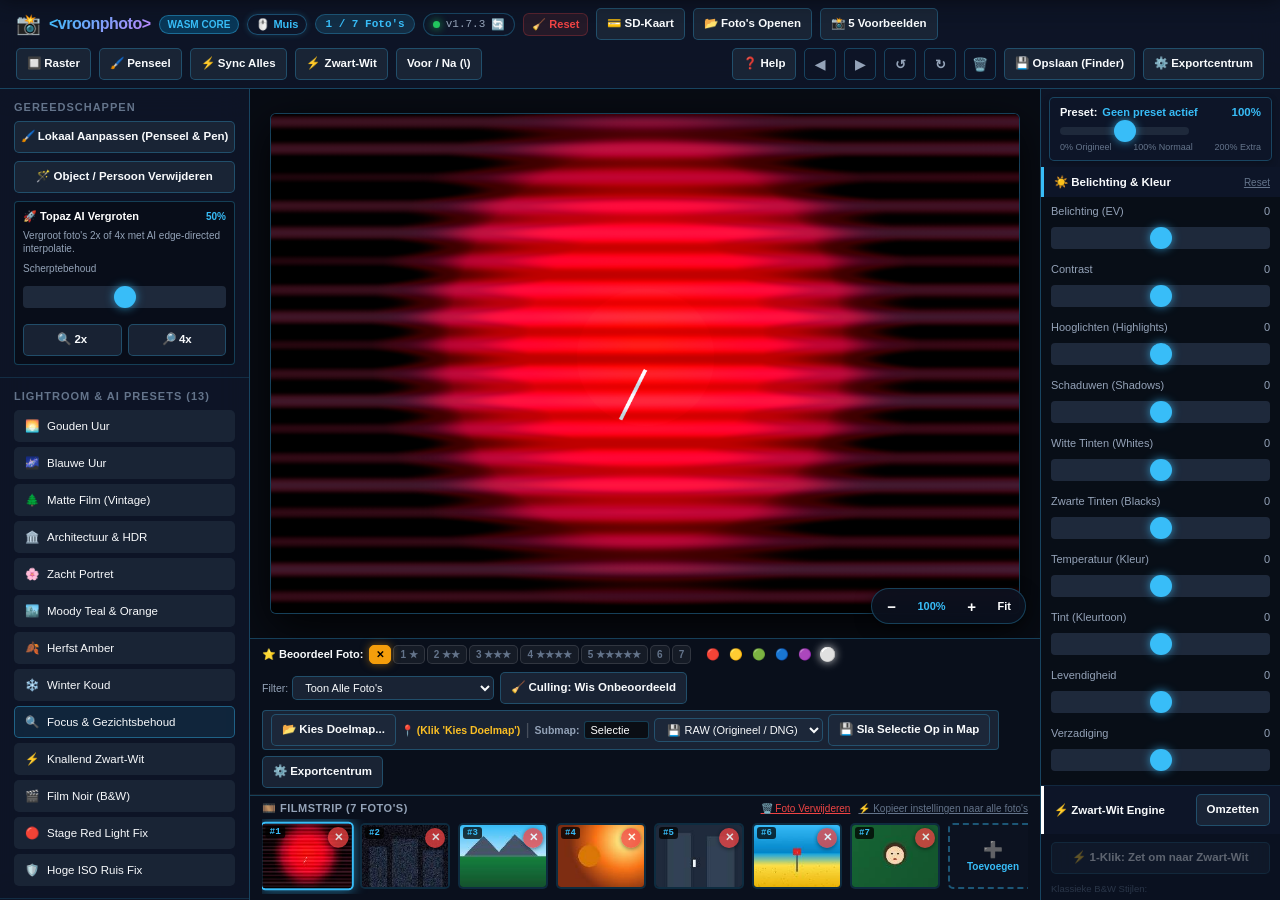
==== index.html @ 4b4f4935 "feat: customizable export method in Exportcentrum with direct folder selection and loose files (v1.7" ====
<!DOCTYPE html>
<html lang="nl">

<head>
  <meta charset="utf-8">
  <meta name="viewport"
    content="width=device-width, initial-scale=1.0, maximum-scale=1.0, user-scalable=no, viewport-fit=cover">
  <meta name="apple-mobile-web-app-capable" content="yes">
  <meta name="apple-mobile-web-app-status-bar-style" content="black-translucent">
  <meta name="description"
    content="vroonphoto – Professionele WebAssembly RAW & JPG Fotobewerker met 12 Lightroom Presets, Gezichtsbehoud Deblur, Firefly Objectverwijdering, 25-Foto Beheer, Rood Licht Herstel en Topaz Super-Resolution">
  <title>vroonphoto — WASM Fotobewerker (JPG & RAW | 12 Presets | Deblur & Inpaint)</title>
  <link rel="icon" href="favicon.svg" type="image/svg+xml">
  <link rel="apple-touch-icon" href="favicon.svg">
  <link rel="manifest" href="manifest.json">
  <link rel="stylesheet" href="style.css">
</head>

<body>

  <!-- Update Banner (Automatische Versie Detectie) -->
  <div id="update-banner">
    <div class="upd-left">
      <span>🚀</span>
      <span><strong id="upd-ver">v1.7.3</strong> beschikbaar &bull; <span id="upd-note">Kies zelf uw doelmap in Exportcentrum (Directe Finder mapkeuze / Losse bestanden / Géén verplichte ZIP)</span></span>
    </div>
    <div class="upd-right">
      <button class="btn-upd" id="btn-apply-upd">Nu bijwerken</button>
      <button class="btn-dismiss" id="btn-dismiss-upd">&times;</button>
    </div>
  </div>

  <!-- Header Navigatie (Uniforme Knoppenbalk) -->
  <header class="app-header">
    <div class="header-left">
      <div class="app-brand">
        <span style="font-size: 20px;">📸</span>
        <span class="app-title">&lt;vroonphoto&gt;</span>
        <span class="badge-wasm">WASM Core</span>
        <span id="input-mode-badge" class="badge-input"
          title="Invoermethode: Muis, Hand (Touch) of Pen (Apple Pencil / Stylus)">🖱️ Muis</span>
        <span id="photo-counter-badge" class="badge-count">1 / 1 Foto's</span>
        <span id="ver-pill" class="ver-pill" onclick="checkVersion(false)"
          title="Klik om te controleren op updates / geforceerd te herladen">
          <span id="ver-dot" class="dot green"></span>
          <span id="ver-txt">v1.7.3</span> 🔄
        </span>
        <a href="reset.html" class="btn-reset-header" title="Geheugen leegmaken &amp; verse app starten">🧹 Reset</a>
      </div>

      <button id="btn-import-sd" class="btn-secondary" title="Lees foto's rechtstreeks in vanaf een SD-kaart, camera of externe schijf">
        <span>💳 SD-Kaart</span>
      </button>

      <label class="btn-secondary" title="Voeg foto's toe (JPG, RAW, DNG, PNG, etc. - Onbeperkt)">
        <span>📂 Foto's Openen</span>
        <input type="file" id="file-upload-input" multiple
          accept="image/jpeg,image/png,image/webp,image/*,.jpg,.jpeg,.png,.webp,.raw,.dng,.cr2,.cr3,.nef,.arw,.rw2,.raf,.orf,.pef,.tiff,.tif"
          style="display: none;">
      </label>

      <button id="btn-load-sample-batch" class="btn-secondary"
        title="Laad 5 voorbeeldfoto's om direct alle functies te testen (Concert rood licht &amp; banding, Hoge ISO ruis, Zwart-wit landschap, Portret, Strand)">
        <span>📸 5 Voorbeelden</span>
      </button>
    </div>

    <div class="header-center">
      <button id="btn-toggle-grid" class="btn-secondary"
        title="Wissel tussen Rasteroverzicht en Enkele Foto Bewerkscherm">
        <span>🔲 Raster</span>
      </button>
      <button id="btn-hdr-local-brush" class="btn-secondary"
        title="Activeer penseel om met pen, hand/touch of muis elk specifiek onderdeel van de foto afzonderlijk aan te passen">
        <span>🖌️ Penseel</span>
      </button>
      <button id="btn-sync-all" class="btn-secondary"
        title="Kopieer de huidige bewerkingsinstellingen naar alle geladen foto's">
        <span>⚡ Sync Alles</span>
      </button>
      <button id="btn-hdr-bw-toggle" class="btn-secondary"
        title="Zet huidige foto met 1 klik om naar Zwart-Wit (of terug naar kleur)">
        <span id="btn-hdr-bw-icon">⚡</span> <span id="btn-hdr-bw-txt">Zwart-Wit</span>
      </button>
      <button id="btn-compare-toggle" class="btn-secondary" title="Voor / Na vergelijken (Sneltoets: \)">
        <span>Voor / Na (\)</span>
      </button>
    </div>

    <div class="header-right">
      <button id="btn-open-help" class="btn-secondary"
        title="Bekijk de complete handleiding en alle mogelijkheden van vroonphoto">
        <span>❓ Help</span>
      </button>
      <button id="btn-prev-photo" class="btn-icon" title="Vorige foto (◀)">◀</button>
      <button id="btn-next-photo" class="btn-icon" title="Volgende foto (▶)">▶</button>
      <button id="btn-rotate-left" class="btn-icon" title="90° Links draaien">↺</button>
      <button id="btn-rotate-right" class="btn-icon" title="90° Rechts draaien">↻</button>
      <button id="btn-delete-active-photo" class="btn-icon btn-danger-icon"
        title="Verwijder huidige foto uit sessie (Del / Backspace)">🗑️</button>
      <button id="btn-open-export" class="btn-secondary" title="Sla foto direct op via Finder / Verkenner op uw computer of schijf">
        <span>💾 Opslaan (Finder)</span>
      </button>
      <button id="btn-open-export-modal" class="btn-secondary" style="font-size: 11px; padding: 4px 8px; color: #38bdf8; font-weight: 600;" title="Open het Exportcentrum met alle formaten (RAW, DNG, JPEG, TIFF) en exportopties">
        <span>⚙️ Exportcentrum</span>
      </button>
    </div>
  </header>

  <!-- Hoofd Workspace -->
  <main class="app-workspace">

    <!-- Linker Zijbalk: Alle Functies, Tools, Presets & Curves -->
    <aside class="sidebar-left">
      <div class="sidebar-section">
        <div class="sidebar-title">Gereedschappen</div>
        <div style="display: flex; flex-direction: column; gap: 8px;">

          <!-- LOKAAL AANPASSINGSPENSEEL (PEN, HAND & MUIS ONDERDELEN BEWERKEN) -->
          <button id="tool-local-adjust" class="btn-secondary" style="width: 100%; text-align: left; font-weight: 700;"
            title="Schilder met pen, hand/touch of muis over elk onderdeel van de foto om het afzonderlijk aan te passen (Belichting, Kleur, Contrast, Zwart-Wit, Scherpte)">
            🖌️ Lokaal Aanpassen (Penseel &amp; Pen)
          </button>
          <div id="local-adjust-controls" class="hidden"
            style="display: flex; flex-direction: column; gap: 8px; padding: 10px; background: rgba(9, 14, 24, 0.95); border-radius: 6px; border: 1px solid var(--accent-cyan); box-shadow: 0 4px 14px rgba(6, 182, 212, 0.15);">
            <div style="font-size: 11px; color: var(--accent-cyan); font-weight: 700; display: flex; justify-content: space-between; align-items: center;">
              <span>🖌️ Onderdeel Bewerken</span>
              <span id="local-input-type-badge" style="font-size: 9px; background: rgba(6,182,212,0.25); padding: 2px 6px; border-radius: 3px; color: #38bdf8; font-weight: 600;">Muis / Pen / Touch</span>
            </div>
            <div style="font-size: 10px; color: var(--text-muted); line-height: 1.35;">
              Schilder over een willekeurig deel van de foto (gezicht, lucht, ogen, kleding, schaduw) met <strong>pen, vinger of muis</strong>. Pas hieronder direct alle eigenschappen van dat specifieke deel aan!
            </div>

            <!-- Penseel & Gum Schakelaar + Overlay Knop -->
            <div style="display: flex; gap: 4px;">
              <button id="btn-local-brush-mode" class="btn-secondary active" style="flex: 1; font-size: 10.5px; padding: 4px;" title="Schildermodus: selecteer onderdeel">🖌️ Penseel</button>
              <button id="btn-local-eraser-mode" class="btn-secondary" style="flex: 1; font-size: 10.5px; padding: 4px;" title="Gummodus: wis selectie van onderdeel">🧹 Gum</button>
              <button id="btn-local-toggle-overlay" class="btn-secondary" style="flex: 1; font-size: 10.5px; padding: 4px;" title="Toon/verberg robijnrode maskeroverlay (Sneltoets: O)">🔴 Masker (O)</button>
            </div>

            <!-- Penseelgrootte & Doezelaar -->
            <div class="control-label-group">
              <span style="font-size: 10px;">Penseelgrootte</span>
              <span id="local-brush-size-val" style="font-size: 10px; color: var(--accent-cyan);">35px</span>
            </div>
            <input type="range" id="local-brush-size" min="5" max="180" value="35" class="param-slider">

            <div class="control-label-group">
              <span style="font-size: 10px;">Zachtheid / Doezelaar (Feather)</span>
              <span id="local-brush-feather-val" style="font-size: 10px; color: var(--accent-cyan);">40%</span>
            </div>
            <input type="range" id="local-brush-feather" min="0" max="100" value="40" class="param-slider">

            <div style="height: 1px; background: rgba(255,255,255,0.1); margin: 2px 0;"></div>
            <div style="font-size: 10px; font-weight: 700; color: #e2e8f0; text-transform: uppercase; letter-spacing: 0.5px;">Aanpassingen voor dit onderdeel:</div>

            <!-- Lokale Belichting (Dodge & Burn) -->
            <div class="control-label-group">
              <span style="font-size: 10px;">☀️ Belichting (Dodge &amp; Burn)</span>
              <span id="local-exposure-val" style="font-size: 10px; color: var(--accent-cyan);">0</span>
            </div>
            <input type="range" id="local-exposure" min="-100" max="100" value="0" class="param-slider">

            <!-- Lokaal Contrast -->
            <div class="control-label-group">
              <span style="font-size: 10px;">🌓 Contrast</span>
              <span id="local-contrast-val" style="font-size: 10px; color: var(--accent-cyan);">0</span>
            </div>
            <input type="range" id="local-contrast" min="-100" max="100" value="0" class="param-slider">

            <!-- Lokale Hooglichten & Schaduwen -->
            <div class="control-label-group">
              <span style="font-size: 10px;">🌤️ Hooglichten / Schaduwen</span>
              <span id="local-highlights-val" style="font-size: 10px; color: var(--accent-cyan);">0</span>
            </div>
            <input type="range" id="local-highlights" min="-100" max="100" value="0" class="param-slider">

            <!-- Lokale Kleurtemperatuur (Warm / Koud) -->
            <div class="control-label-group">
              <span style="font-size: 10px;">🌡️ Temperatuur (Koud ◄► Warm)</span>
              <span id="local-temp-val" style="font-size: 10px; color: var(--accent-cyan);">0</span>
            </div>
            <input type="range" id="local-temp" min="-100" max="100" value="0" class="param-slider">

            <!-- Lokale Verzadiging -->
            <div class="control-label-group">
              <span style="font-size: 10px;">🎨 Verzadiging / Kleur</span>
              <span id="local-saturation-val" style="font-size: 10px; color: var(--accent-cyan);">0</span>
            </div>
            <input type="range" id="local-saturation" min="-100" max="100" value="0" class="param-slider">

            <!-- Lokale Clarity / Scherpte / Huidverzachting -->
            <div class="control-label-group">
              <span style="font-size: 10px;">✨ Clarity (Huidverzachting ◄► Textuur)</span>
              <span id="local-clarity-val" style="font-size: 10px; color: var(--accent-cyan);">0</span>
            </div>
            <input type="range" id="local-clarity" min="-100" max="100" value="0" class="param-slider">

            <!-- Selectief Zwart-Wit -->
            <div class="control-label-group">
              <span style="font-size: 10px;">⚡ Selectief Zwart-Wit</span>
            </div>
            <select id="local-bw-select" class="form-select" style="font-size: 10px; padding: 4px 6px; background: var(--bg-panel-sub); color: var(--text-main); border: 1px solid var(--border-glow); border-radius: var(--radius-sm);">
              <option value="none">Standaard Kleur</option>
              <option value="painted_bw">Maak dit onderdeel Zwart-Wit</option>
              <option value="color_splash">Color Splash (Alleen dit deel in kleur, rest Z/W)</option>
            </select>

            <!-- Knoppen: Inverteren, Wis Masker, Pas Toe -->
            <div style="display: flex; gap: 4px; margin-top: 4px;">
              <button id="btn-local-invert" class="btn-secondary" style="flex: 1; font-size: 10px; padding: 5px 4px;" title="Keer masker om (selecteer juist alles behalve wat geschilderd is)">🔄 Inverteer</button>
              <button id="btn-local-clear" class="btn-secondary" style="flex: 1; font-size: 10px; padding: 5px 4px;" title="Wis het geschilderde masker">↺ Wis Deel</button>
            </div>
            <button id="btn-local-bake" class="btn-secondary" style="width: 100%; font-size: 11px; padding: 7px; font-weight: 600; margin-top: 4px;" title="Brand deze lokale aanpassing definitief in de fotolaag in, zodat u eventueel een volgend onderdeel kunt schilderen">
              ✨ Pas Definitief Toe op Foto
            </button>
          </div>

          <button id="tool-inpaint" class="btn-secondary" style="width: 100%; text-align: left;"
            title="Schilder over ongewenste objecten of mensen om ze te wissen">
            🪄 Object / Persoon Verwijderen
          </button>
          <div id="inpaint-controls" class="hidden"
            style="display: flex; flex-direction: column; gap: 6px; padding: 8px; background: rgba(9, 14, 24, 0.85); border-radius: 4px; border: 1px solid var(--border-glow);">
            <div style="font-size: 10.5px; color: var(--text-muted); line-height: 1.35; margin-bottom: 2px;">
              Schilder over in de weg staande objecten (prullenbakken, palen, kabels of voorbijgangers) en klik op 'Wis
              Object'.
            </div>
            <div class="control-label-group">
              <span>Penseelgrootte</span>
              <span id="brush-size-val">35px</span>
            </div>
            <input type="range" id="inpaint-brush-size" min="5" max="120" value="35" class="param-slider">
            <div style="display: flex; gap: 8px; margin-top: 6px;">
              <button id="btn-apply-heal" class="btn-secondary" style="flex: 1;"
                title="Wis gemarkeerde objecten via contextuele synthese">✨ Wis Object</button>
              <button id="btn-clear-heal" class="btn-secondary" style="flex: 1;"
                title="Wis het gemarkeerde schildermasker">↺ Wis Masker</button>
            </div>
          </div>

          <!-- Topaz Super-Resolution (Vergroten) -->
          <div
            style="padding: 8px; background: rgba(9, 14, 24, 0.85); border-radius: 4px; border: 1px solid var(--border-glow); display: flex; flex-direction: column; gap: 6px;">
            <div style="display: flex; justify-content: space-between; align-items: center;">
              <span style="font-size: 11px; font-weight: 700; color: #fff;">🚀 Topaz AI Vergroten</span>
              <span id="upscale-sharpness-val"
                style="font-size: 10px; color: var(--accent-cyan); font-weight: 700;">50%</span>
            </div>
            <div style="font-size: 10px; color: var(--text-muted); line-height: 1.3;">
              Vergroot foto's 2x of 4x met AI edge-directed interpolatie.
            </div>
            <div class="control-label-group" style="margin-top: 2px;">
              <span style="font-size: 10px;">Scherptebehoud</span>
            </div>
            <input type="range" id="upscale-sharpness" min="0" max="100" value="50" class="param-slider">
            <div style="display: flex; gap: 6px; margin-top: 4px;">
              <button id="btn-upscale-2x" class="btn-secondary" style="flex: 1; font-size: 11px; padding: 6px 4px;">🔍
                2x</button>
              <button id="btn-upscale-4x" class="btn-secondary" style="flex: 1; font-size: 11px; padding: 6px 4px;">🔎
                4x</button>
            </div>
          </div>
        </div>
      </div>

      <div class="sidebar-section">
        <div class="sidebar-title">Lightroom &amp; AI Presets (13)</div>

        <div class="preset-grid">
          <div class="preset-card" data-preset="golden_hour" title="Warme gouden uurtint met zachte schaduwen">
            <span>🌅</span>
            <span>Gouden Uur</span>
          </div>
          <div class="preset-card" data-preset="blue_hour"
            title="Magisch diepblauw schemeruur met indigo-tinten en sfeervol contrast">
            <span>🌌</span>
            <span>Blauwe Uur</span>
          </div>
          <div class="preset-card" data-preset="matte_film" title="Vintage analoge film met zacht contrast">
            <span>🌲</span>
            <span>Matte Film (Vintage)</span>
          </div>
          <div class="preset-card" data-preset="hdr_arch" title="Architectuur HDR met diepe dynamiek">
            <span>🏛️</span>
            <span>Architectuur &amp; HDR</span>
          </div>
          <div class="preset-card" data-preset="soft_portrait" title="Zacht portret met natuurlijke huidtinten">
            <span>🌸</span>
            <span>Zacht Portret</span>
          </div>
          <div class="preset-card" data-preset="teal_orange" title="Cinematic Hollywood Teal & Orange">
            <span>🏙️</span>
            <span>Moody Teal &amp; Orange</span>
          </div>
          <div class="preset-card" data-preset="autumn_amber" title="Rijke herfstkleuren en amber gloed">
            <span>🍂</span>
            <span>Herfst Amber</span>
          </div>
          <div class="preset-card" data-preset="winter_cool" title="Frisse heldere koele wintertinten">
            <span>❄️</span>
            <span>Winter Koud</span>
          </div>
          <div class="preset-card highlight-focus" data-preset="smart_focus_deblur"
            title="Herstelt onscherpe fotos naar scherp met gezichtsbehoud">
            <span>🔍</span>
            <span>Focus &amp; Gezichtsbehoud</span>
          </div>
          <div class="preset-card" data-preset="ansel_bw" title="Ansel Adams Zone System diep zwart-wit">
            <span>⚡</span>
            <span>Knallend Zwart-Wit</span>
          </div>
          <div class="preset-card" data-preset="film_noir" title="Dramatisch film noir met filmkorrel">
            <span>🎬</span>
            <span>Film Noir (B&amp;W)</span>
          </div>
          <div class="preset-card" data-preset="stage_fix" title="Overbelicht concert rood licht herstel">
            <span>🔴</span>
            <span>Stage Red Light Fix</span>
          </div>
          <div class="preset-card" data-preset="denoise_high_iso" title="Bilateral luma & chroma ruisonderdrukking">
            <span>🛡️</span>
            <span>Hoge ISO Ruis Fix</span>
          </div>
        </div>
      </div>

      <!-- TONEN, CURVES & HISTOGRAM (Verplaatst van rechts naar links) -->
      <div class="sidebar-section">
        <div class="sidebar-title" style="display: flex; justify-content: space-between;">
          <span>📈 Histogram &amp; Curves</span>
          <span style="font-size: 9px; color: var(--accent-cyan);">Live WASM</span>
        </div>
        <div style="display: flex; flex-direction: column; gap: 8px;">
          <div>
            <div style="font-size: 10px; color: var(--text-dim); margin-bottom: 3px;">RGB + Luma Histogram</div>
            <canvas id="histogram-canvas" width="222" height="70"
              style="width: 100%; height: 70px; background: #050811; border-radius: var(--radius-sm); border: 1px solid rgba(56, 189, 248, 0.2); display: block;"></canvas>
          </div>
          <div>
            <div style="font-size: 10px; color: var(--text-dim); margin-bottom: 3px;">Tone Curve Editor</div>
            <canvas id="curve-canvas" width="222" height="120"
              style="width: 100%; height: 120px; background: #050811; border-radius: var(--radius-sm); border: 1px solid rgba(56, 189, 248, 0.2); display: block;"></canvas>
            <div style="display: flex; justify-content: flex-end; margin-top: 4px;">
              <button id="btn-reset-curve" class="btn-secondary" style="font-size: 10px; padding: 4px 8px;">Curve
                Resetten</button>
            </div>
          </div>
        </div>
      </div>

      <!-- EIGEN AUTOMATISCH IMPORT PROFIEL -->
      <div class="sidebar-section">
        <div class="sidebar-title">⚙️ Automatisch Import Profiel</div>
        <div style="display: flex; flex-direction: column; gap: 8px;">
          <p style="font-size: 10.5px; color: var(--text-muted); line-height: 1.35; margin: 0;">
            Stel je eigen standaardbewerking in (bv. ruisonderdrukking, scherpte of rood licht) die direct automatisch
            op elke geopende foto wordt toegepast.
          </p>
          <label style="cursor: pointer; display: flex; align-items: center; gap: 6px; font-size: 11px; color: #fff;">
            <input type="checkbox" id="toggle-auto-import-preset">
            <span>Auto-toepassen bij openen foto's</span>
          </label>
          <div id="import-preset-summary"
            style="font-size: 10px; color: var(--accent-cyan); background: rgba(56, 189, 248, 0.08); padding: 5px 8px; border-radius: 4px; border: 1px solid rgba(56, 189, 248, 0.2); line-height: 1.3;">
            Standaard: Foto's openen 100% neutraal (origineel). Kies zelf gewenste bewerkingen.
          </div>
          <div style="display: flex; flex-direction: column; gap: 6px;">
            <button id="btn-save-as-import-preset" class="btn-secondary" style="width: 100%;"
              title="Sla huidige schuifregelaars op als jouw standaardprofiel">
              💾 Bewaar als Import Profiel
            </button>
            <button id="btn-apply-import-preset-all" class="btn-secondary" style="width: 100%;"
              title="Pas je standaardprofiel direct toe op alle geladen foto's">
              ⚡ Toepassen op alle foto's
            </button>
            <button id="btn-reset-import-preset" class="btn-reset-section"
              style="font-size: 10px; align-self: flex-start; cursor: pointer;">
              ↺ Herstel fabrieksinstellingen
            </button>
          </div>
        </div>
      </div>

      <div class="sidebar-section" style="margin-top: auto;">
        <div class="sidebar-title">Foto Eigenschappen</div>
        <div id="photo-info-display" style="font-size: 11px; color: var(--text-muted); line-height: 1.5;">
          Geen foto geopend
        </div>
        <div style="font-size: 10px; color: var(--text-dim); margin-top: 6px;">
          Batch &amp; SD support: Onbeperkt / Oneindig veel foto's tegelijk (JPG, PNG, WebP, RAW, DNG, CR2, NEF, ARW, TIFF)
        </div>
      </div>
    </aside>

    <!-- Midden Canvas Viewport & Filmstrip -->
    <section class="viewport-container" id="viewport-dropzone">

      <!-- RASTER OVERZICHT (GRID MODE VOOR ONBEPERKT VEEL FOTO'S) -->
      <div id="grid-overview-container" class="grid-overview-container hidden">
        <div class="grid-topbar">
          <div>
            <h2 style="font-size: 16px; font-weight: 700; color: #fff;">📸 Geladen Foto's Overzicht (<span
                id="grid-count-txt">1 Foto's</span>)</h2>
            <p style="font-size: 11px; color: var(--text-muted);">Tik op een foto om direct naar het bewerkscherm van
              die foto te gaan.</p>
          </div>
          <div style="display: flex; gap: 8px;">
            <label class="btn-secondary" style="cursor: pointer;">
              <span>➕ Voeg Meer Foto's Toe</span>
              <input type="file" id="grid-add-file-input" multiple
                accept="image/jpeg,image/png,image/webp,image/*,.raw,.dng,.cr2,.cr3,.nef,.arw,.rw2,.raf,.orf,.pef,.tiff,.tif"
                style="display: none;">
            </label>
            <button id="btn-close-grid" class="btn-secondary">Sluit Overzicht ✕</button>
          </div>
        </div>
        <div id="photos-grid" class="photos-grid"></div>
      </div>

      <!-- BEWERKSCHERM (DEVELOP MODE) -->
      <div id="develop-viewport" style="flex: 1; display: flex; flex-direction: column; width: 100%; height: 100%;">
        <div class="canvas-area">
          <div id="stage-red-detected-alert" class="stage-red-alert hidden"></div>
          <div class="canvas-wrapper" id="canvas-wrapper">
            <canvas id="main-canvas"></canvas>
            <div id="brush-cursor-circle"></div>
          </div>

          <!-- Lege Sessie Weergave (als alle foto's verwijderd zijn) -->
          <div id="empty-session-state" class="empty-session-state hidden">
            <span style="font-size: 52px; margin-bottom: 12px;">🖼️</span>
            <h2 style="font-size: 19px; font-weight: 700; color: #fff; margin-bottom: 6px;">Geen foto's in de sessie
            </h2>
            <p
              style="font-size: 13px; color: var(--text-muted); max-width: 440px; line-height: 1.5; margin-bottom: 18px;">
              Sleep hier foto's naartoe (RAW, DNG, CR2, NEF, ARW, JPG, PNG, TIFF) of open ze via de knoppen:
            </p>
            <div style="display: flex; gap: 8px; flex-wrap: wrap; justify-content: center;">
              <button id="btn-import-sd-empty" class="btn-secondary">
                <span>💳 SD-Kaart Inlezen</span>
              </button>
              <label class="btn-secondary" style="cursor: pointer;">
                <span>📂 Foto's Openen</span>
                <input type="file" multiple
                  accept="image/jpeg,image/png,image/webp,image/*,.raw,.dng,.cr2,.cr3,.nef,.arw,.rw2,.raf,.orf,.pef,.tiff,.tif"
                  style="display: none;" onchange="vroonApp.loadMultipleFiles(this.files); this.value='';">
              </label>
              <button class="btn-secondary" onclick="vroonApp.loadSampleBatch()">
                <span>📸 5 Voorbeelden</span>
              </button>
              <button id="btn-open-help-empty" class="btn-secondary" title="Bekijk alle functies en de handleiding van vroonphoto">
                <span>❓ Help &amp; Mogelijkheden</span>
              </button>
            </div>
          </div>

          <!-- Touch / Pen Zoom & Pan Controls -->
          <div class="viewport-zoom-controls">
            <button id="btn-zoom-out" class="btn-zoom" title="Uitzoomen (of knijpen met twee vingers)">−</button>
            <span id="zoom-level-text" class="zoom-text" title="Dubbeltik om terug te keren naar 100% Fit">100%</span>
            <button id="btn-zoom-in" class="btn-zoom" title="Inzoomen (of spreiden met twee vingers)">+</button>
            <button id="btn-zoom-reset" class="btn-zoom-reset" title="Passend maken">Fit</button>
          </div>
        </div>

        <!-- CULLING & BEOORDELINGSBALK (1-7, STERREN, KLEUREN & SELECTIE FILTER) -->
        <div class="culling-toolbar">
          <div class="culling-left">
            <span style="font-size: 11px; font-weight: 700; color: var(--text-main); display: flex; align-items: center; gap: 4px;">
              ⭐ Beoordeel Foto:
            </span>
            <div class="culling-rate-group">
              <button class="culling-rate-btn" data-rate="0" title="Geen score (Wis cijfer / ster - Sneltoets: 0)">✕</button>
              <button class="culling-rate-btn" data-rate="1" title="Cijfer 1 / ★ (Sneltoets: 1)">1 ★</button>
              <button class="culling-rate-btn" data-rate="2" title="Cijfer 2 / ★★ (Sneltoets: 2)">2 ★★</button>
              <button class="culling-rate-btn" data-rate="3" title="Cijfer 3 / ★★★ (Sneltoets: 3)">3 ★★★</button>
              <button class="culling-rate-btn" data-rate="4" title="Cijfer 4 / ★★★★ (Sneltoets: 4)">4 ★★★★</button>
              <button class="culling-rate-btn" data-rate="5" title="Cijfer 5 / ★★★★★ (Sneltoets: 5)">5 ★★★★★</button>
              <button class="culling-rate-btn" data-rate="6" title="Cijfer 6 (Sneltoets: 6)">6</button>
              <button class="culling-rate-btn" data-rate="7" title="Cijfer 7 (Sneltoets: 7)">7</button>
            </div>

            <div class="culling-color-group" style="display: flex; gap: 3px; margin-left: 6px;">
              <button class="culling-color-btn color-red" data-color="red" title="Kleur: Rood">🔴</button>
              <button class="culling-color-btn color-yellow" data-color="yellow" title="Kleur: Geel">🟡</button>
              <button class="culling-color-btn color-green" data-color="green" title="Kleur: Groen">🟢</button>
              <button class="culling-color-btn color-blue" data-color="blue" title="Kleur: Blauw">🔵</button>
              <button class="culling-color-btn color-purple" data-color="purple" title="Kleur: Paars">🟣</button>
              <button class="culling-color-btn" data-color="none" title="Geen kleurlabel">⚪</button>
            </div>
          </div>

          <div class="culling-right">
            <div style="display: flex; align-items: center; gap: 4px;">
              <span style="font-size: 10.5px; color: var(--text-muted);">Filter:</span>
              <select id="filmstrip-filter-select" class="form-select" style="font-size: 11px; padding: 4px 8px; background: var(--bg-panel-sub); color: var(--text-main); border: 1px solid var(--border-glow); border-radius: var(--radius-sm);">
                <option value="all">Toon Alle Foto's</option>
                <option value="rated">⭐ Beoordeeld (Cijfer >= 1)</option>
                <option value="stars3">⭐⭐⭐ 3 Sterren of hoger (>=3)</option>
                <option value="stars5">⭐⭐⭐⭐⭐ Top Score (5+)</option>
                <option value="rate_1">Cijfer 1</option>
                <option value="rate_2">Cijfer 2</option>
                <option value="rate_3">Cijfer 3</option>
                <option value="rate_4">Cijfer 4</option>
                <option value="rate_5">Cijfer 5</option>
                <option value="rate_6">Cijfer 6</option>
                <option value="rate_7">Cijfer 7</option>
                <option value="color_red">🔴 Rood label</option>
                <option value="color_yellow">🟡 Geel label</option>
                <option value="color_green">🟢 Groen label</option>
                <option value="color_blue">🔵 Blauw label</option>
                <option value="color_purple">🟣 Paars label</option>
              </select>
            </div>

            <button id="btn-cull-keep-selection" class="btn-secondary" style="font-size: 11px; padding: 4px 8px; color: #f59e0b; border-color: rgba(245, 158, 11, 0.4);" title="Houd alleen de geselecteerde / beoordeelde foto's en wis de overige uit het werkgeheugen (Originelen op SD/schijf blijven 100% veilig bewaard!)">
              🧹 Culling: Wis Onbeoordeeld
            </button>
            <!-- 1-KLIK DIRECT OPSLAAN IN SUBMAP (RAW & JPG SUPPORT) -->
            <div style="display: flex; align-items: center; gap: 5px; background: var(--bg-panel-sub); border: 1px solid var(--border-glow); border-radius: 4px; padding: 3px 8px;">
              <button id="btn-cull-pick-dest" type="button" class="btn-secondary" style="font-size: 10.5px; padding: 2px 8px;" title="Kies of wijzig de doelmap op uw computer of externe schijf waar de selectie in wordt opgeslagen">
                📂 Kies Doelmap...
              </button>
              <span id="cull-dest-folder-display" style="font-size: 10.5px; color: #34d399; font-weight: 600; max-width: 170px; overflow: hidden; text-overflow: ellipsis; white-space: nowrap;" title="Huidige doelmap op uw computer / schijf">
                📍 (Klik 'Kies Doelmap')
              </span>
              <span style="color: rgba(255,255,255,0.2);">|</span>
              <span style="font-size: 10.5px; color: var(--text-muted); font-weight: 600;">Submap:</span>
              <input type="text" id="cull-subfolder-name" value="Selectie" style="width: 65px; font-size: 11px; padding: 2px 5px; background: rgba(0,0,0,0.6); border: 1px solid var(--border-glow); border-radius: 3px; color: #fff;" title="Naam van de submap waarin de geselecteerde foto's worden opgeslagen">
              <select id="cull-format-select" class="form-select" style="font-size: 10.5px; padding: 2px 5px; background: var(--bg-panel-sub); color: var(--text-main); border: 1px solid var(--border-glow); border-radius: var(--radius-sm);" title="Kies bestandsformaat: Behoud RAW (.cr2/.nef/.arw/.dng) of converteer">
                <option value="raw" selected>💾 RAW (Origineel / DNG)</option>
                <option value="dng">🎞️ Adobe DNG (.dng)</option>
                <option value="jpeg">📸 JPEG (.jpg)</option>
                <option value="tiff">🖼️ TIFF (.tif)</option>
              </select>
              <button id="btn-cull-direct-save" class="btn-secondary" style="font-size: 11px; padding: 3px 8px; font-weight: 700; color: #34d399; border-color: rgba(52, 211, 153, 0.45);" title="Sla alle geselecteerde foto's direct op in de zichtbare map op uw computer of schijf">
                💾 Sla Selectie Op in Map
              </button>
            </div>
            <button id="btn-cull-export-subfolder" class="btn-secondary" style="font-size: 11px; padding: 4px 8px; color: #38bdf8; font-weight: 600;" title="Open het Exportcentrum voor het exporteren van geselecteerde foto's">
              ⚙️ Exportcentrum
            </button>
          </div>
        </div>

        <!-- FILMSTRIP ONDERAAN (SCROLLBARE LIJST MET ONEINDIG VEEL FOTO'S) -->
        <div class="filmstrip-bar">
          <div class="filmstrip-header">
            <span
              style="font-size: 11px; font-weight: 700; color: var(--text-muted); text-transform: uppercase; letter-spacing: 0.5px;">
              🎞️ Filmstrip (<span id="filmstrip-count-txt">1 Foto's</span>)
            </span>
            <div style="display: flex; gap: 8px;">
              <button id="btn-filmstrip-delete-current" class="btn-reset-section"
                style="cursor: pointer; color: #ef4444; border-color: rgba(239, 68, 68, 0.35);"
                title="Verwijder huidige geselecteerde foto uit de sessie">🗑️ Foto Verwijderen</button>
              <button id="btn-filmstrip-sync" class="btn-reset-section" style="cursor: pointer;">⚡ Kopieer instellingen
                naar alle foto's</button>
            </div>
          </div>
          <div class="filmstrip-scroll" id="filmstrip-scroll">
            <!-- Dynamisch gevulde thumbnails -->
          </div>
        </div>
      </div>

      <!-- Laad Spinner Overlay -->
      <div id="loading-overlay" class="loading-overlay hidden">
        <div class="spinner"></div>
        <div id="loading-text" style="font-size: 13px; font-weight: 600; color: #e2e8f0;">Foto wordt verwerkt met
          WebAssembly...</div>
      </div>
    </section>

    <!-- Rechter Zijbalk: Slanke Schuifregelaars (Compact, Perfect in Verhouding) -->
    <aside class="sidebar-right">

      <!-- PRESET SCHUIFREGELAAR VOOR VERHOUDING / INTENSITEIT (DIRECT BOVENAAN!) -->
      <div id="preset-amount-container" class="preset-amount-panel"
        style="margin: 8px 8px 6px; padding: 8px 10px; background: rgba(15, 23, 42, 0.85); border-radius: var(--radius-sm); border: 1px solid var(--border-glow);">
        <div class="control-label-group"
          style="display: flex; justify-content: space-between; align-items: center; margin-bottom: 3px;">
          <span style="font-size: 11px; font-weight: 600; color: var(--text-main);">Preset: <strong
              id="active-preset-name" style="color: var(--accent-cyan); margin-left: 2px;">Geen preset
              actief</strong></span>
          <span id="slider-preset-amount-val"
            style="color: var(--accent-cyan); font-weight: 700; font-size: 11.5px;">100%</span>
        </div>
        <input type="range" id="slider-preset-amount" min="0" max="200" value="100" class="param-slider"
          title="Pas de verhouding en intensiteit van de gekozen preset aan (0% = origineel, 100% = standaard, 200% = extra krachtig)">
        <div
          style="display: flex; justify-content: space-between; font-size: 9px; color: var(--text-dim); margin-top: 1px;">
          <span>0% Origineel</span>
          <span>100% Normaal</span>
          <span>200% Extra</span>
        </div>
      </div>

      <!-- SECTIE 1: LIGHTROOM BASICS (BELICHTING & KLEUR) - DIRECT ONDER DE PRESET -->
      <div class="accordion-panel">
        <div class="panel-header highlight-cyan">
          <span>☀️ Belichting &amp; Kleur</span>
          <button class="btn-reset-section" data-section="tone">Reset</button>
        </div>
        <div class="panel-content">
          <div class="control-row">
            <div class="control-label-group"><span>Belichting (EV)</span><span id="slider-exp-val">0.0</span></div>
            <input type="range" id="slider-exp" data-param="exposure" min="-5" max="5" step="0.1" value="0"
              class="param-slider">
          </div>
          <div class="control-row">
            <div class="control-label-group"><span>Contrast</span><span id="slider-cont-val">0</span></div>
            <input type="range" id="slider-cont" data-param="contrast" min="-100" max="100" value="0"
              class="param-slider">
          </div>
          <div class="control-row">
            <div class="control-label-group"><span>Hooglichten (Highlights)</span><span id="slider-high-val">0</span></div>
            <input type="range" id="slider-high" data-param="highlights" min="-100" max="100" value="0"
              class="param-slider" title="Herstel uitgebeten lucht of versterk lichte delen">
          </div>
          <div class="control-row">
            <div class="control-label-group"><span>Schaduwen (Shadows)</span><span id="slider-shad-val">0</span></div>
            <input type="range" id="slider-shad" data-param="shadows" min="-100" max="100" value="0"
              class="param-slider" title="Haal details op uit donkere schaduwpartijen">
          </div>
          <div class="control-row">
            <div class="control-label-group"><span>Witte Tinten (Whites)</span><span id="slider-white-val">0</span></div>
            <input type="range" id="slider-white" data-param="whites" min="-100" max="100" value="0"
              class="param-slider" title="Bepaal het witte knippunt">
          </div>
          <div class="control-row">
            <div class="control-label-group"><span>Zwarte Tinten (Blacks)</span><span id="slider-black-val">0</span></div>
            <input type="range" id="slider-black" data-param="blacks" min="-100" max="100" value="0"
              class="param-slider" title="Verdiep het diepste zwartpunt">
          </div>
          <div class="control-row">
            <div class="control-label-group"><span>Temperatuur (Kleur)</span><span id="slider-temp-val">0</span></div>
            <input type="range" id="slider-temp" data-param="temp" min="-100" max="100" value="0" class="param-slider">
          </div>
          <div class="control-row">
            <div class="control-label-group"><span>Tint (Kleurtoon)</span><span id="slider-tint-val">0</span></div>
            <input type="range" id="slider-tint" data-param="tint" min="-100" max="100" value="0" class="param-slider">
          </div>
          <div class="control-row">
            <div class="control-label-group"><span>Levendigheid</span><span id="slider-vib-val">0</span></div>
            <input type="range" id="slider-vib" data-param="vibrance" min="-100" max="100" value="0"
              class="param-slider">
          </div>
          <div class="control-row">
            <div class="control-label-group"><span>Verzadiging</span><span id="slider-sat-val">0</span></div>
            <input type="range" id="slider-sat" data-param="saturation" min="-100" max="100" value="0"
              class="param-slider">
          </div>
        </div>
      </div>

      <!-- SECTIE 2: ZWART-WIT ENGINE MET 1-KLIK CONVERSIE & ALLE TOOLS -->
      <div class="accordion-panel" id="section-bw-panel">
        <div class="panel-header highlight-bw">
          <span>⚡ Zwart-Wit Engine</span>
          <button id="btn-toggle-bw-pill" class="btn-secondary"
            style="font-size: 10px; padding: 2px 8px; border-radius: 12px;">Omzetten</button>
        </div>
        <div id="bw-mixer-panel" class="panel-content disabled">
          <!-- 1-KLIK GROTE KNOP -->
          <button id="btn-toggle-bw-big" class="btn-secondary"
            style="width: 100%; justify-content: center; font-size: 11px; padding: 7px 10px;">
            ⚡ 1-Klik: Zet om naar Zwart-Wit
          </button>

          <!-- 4 SNELLE ANALOGE / ZONE SYSTEM PROFIELEN -->
          <div style="font-size: 9.5px; color: var(--text-dim); margin-top: 1px;">Klassieke B&amp;W Stijlen:</div>
          <div class="bw-preset-grid" style="display: grid; grid-template-columns: 1fr 1fr; gap: 4px;">
            <button class="bw-preset-btn" data-preset="ansel_adams" style="font-size: 10px; padding: 5px;">🏞️ Ansel
              Adams</button>
            <button class="bw-preset-btn" data-preset="knallend_contrast" style="font-size: 10px; padding: 5px;">⚡ Hoog
              Contrast</button>
            <button class="bw-preset-btn" data-preset="film_noir" style="font-size: 10px; padding: 5px;">🎬 Film
              Noir</button>
            <button class="bw-preset-btn" data-preset="dramatic_street" style="font-size: 10px; padding: 5px;">📷
              Straatfoto</button>
          </div>

          <!-- SCHUIFJES VOOR BIJSTELLEN IN ZWART-WIT -->
          <div class="control-row" style="margin-top: 4px;">
            <div class="control-label-group">
              <span>Zone Contrast (Diep Zwart)</span>
              <span id="slider-bw-contrast-val">35</span>
            </div>
            <input type="range" id="slider-bw-contrast" data-param="bwContrast" min="0" max="100" value="35"
              class="param-slider">
          </div>
          <div class="control-row">
            <div class="control-label-group">
              <span>Clarity Punch (Micro-Contrast)</span>
              <span id="slider-bw-clarity-val">45</span>
            </div>
            <input type="range" id="slider-bw-clarity" data-param="bwClarity" min="0" max="100" value="45"
              class="param-slider">
          </div>
          <div class="control-row">
            <div class="control-label-group">
              <span>Analoge Filmkorrel</span>
              <span id="slider-bw-grain-val">10</span>
            </div>
            <input type="range" id="slider-bw-grain" data-param="bwGrain" min="0" max="100" value="10"
              class="param-slider">
          </div>

          <!-- KLEURFILTER MIXER -->
          <div
            style="font-size: 10.5px; font-weight: 700; color: var(--text-main); margin-top: 4px; display: flex; justify-content: space-between; align-items: center;">
            <span>Kleurfilter Mixer</span>
            <button class="btn-reset-section" data-section="bw_filters"
              style="font-size: 9.5px; padding: 1px 5px;">Reset</button>
          </div>
          <div class="control-row">
            <div class="control-label-group"><span>Rood Filter (Donkere lucht/witte wolken)</span><span
                id="slider-bw-red-val">40</span></div>
            <input type="range" id="slider-bw-red" data-param="bwRed" min="-100" max="100" value="40"
              class="param-slider">
          </div>
          <div class="control-row">
            <div class="control-label-group"><span>Groen Filter (Gebladerte &amp; huid)</span><span
                id="slider-bw-green-val">10</span></div>
            <input type="range" id="slider-bw-green" data-param="bwGreen" min="-100" max="100" value="10"
              class="param-slider">
          </div>
          <div class="control-row">
            <div class="control-label-group"><span>Blauw Filter (Mist &amp; nevel)</span><span
                id="slider-bw-blue-val">-10</span></div>
            <input type="range" id="slider-bw-blue" data-param="bwBlue" min="-100" max="100" value="-10"
              class="param-slider">
          </div>
        </div>
      </div>

      <!-- SECTIE 3: VIGNETTERING (ZOWEL DONKER ALS LICHT) -->
      <div class="accordion-panel" id="section-vignette-panel">
        <div class="panel-header highlight-vignette">
          <span>🎞️ Vignettering (Donker / Licht)</span>
          <button class="btn-reset-section" data-section="vignette">Reset</button>
        </div>
        <div class="panel-content">
          <!-- SNELLE VIGNET KEUZES -->
          <div style="font-size: 9.5px; color: var(--text-dim); margin-bottom: 2px;">Snelle vignet keuzes:</div>
          <div class="vignette-quick-grid"
            style="display: grid; grid-template-columns: 1fr 1fr; gap: 4px; margin-bottom: 6px;">
            <button class="vignette-quick-btn btn-secondary" data-amount="-40"
              style="font-size: 10px; padding: 4px 6px;">⚫ Donker (-40)</button>
            <button class="vignette-quick-btn btn-secondary" data-amount="40"
              style="font-size: 10px; padding: 4px 6px;">⚪ Wit (+40)</button>
            <button class="vignette-quick-btn btn-secondary" data-amount="-75"
              style="font-size: 10px; padding: 4px 6px;">🎬 Diep Zwart (-75)</button>
            <button class="vignette-quick-btn btn-secondary" data-amount="75"
              style="font-size: 10px; padding: 4px 6px;">✨ High-Key (+75)</button>
          </div>

          <div class="control-row">
            <div class="control-label-group">
              <span>Hoeveelheid (Donker ◄► Licht)</span>
              <span id="slider-vignette-amount-val">0</span>
            </div>
            <input type="range" id="slider-vignette-amount" data-param="vignetteAmount" min="-100" max="100" value="0"
              class="param-slider" title="Naar links voor donker/zwart vignet, naar rechts voor helder/wit vignet">
            <div
              style="display: flex; justify-content: space-between; font-size: 8.5px; color: var(--text-dim); margin-top: 1px;">
              <span>-100 Zwart</span>
              <span>0 Neutraal</span>
              <span>+100 Wit</span>
            </div>
          </div>

          <div class="control-row">
            <div class="control-label-group">
              <span>Middelpunt (Reikwijdte)</span>
              <span id="slider-vignette-midpoint-val">50</span>
            </div>
            <input type="range" id="slider-vignette-midpoint" data-param="vignetteMidpoint" min="10" max="90" value="50"
              class="param-slider">
          </div>

          <div class="control-row">
            <div class="control-label-group">
              <span>Zachtheid (Vloeiend verloop)</span>
              <span id="slider-vignette-feather-val">50</span>
            </div>
            <input type="range" id="slider-vignette-feather" data-param="vignetteFeather" min="10" max="100" value="50"
              class="param-slider">
          </div>
        </div>
      </div>

      <!-- SECTIE 4: ROOD LICHT & KLEURDOORLOOP HERSTEL -->
      <div class="accordion-panel">
        <div class="panel-header highlight-red">
          <span>🔴 Rood Licht &amp; Kleurdoorloop</span>
          <button class="btn-reset-section" data-section="stage_red">Reset</button>
        </div>
        <div class="panel-content">
          <div class="control-row">
            <div class="control-label-group">
              <span>Rood Licht Herstel</span>
              <span id="slider-stage-red-val">0</span>
            </div>
            <input type="range" id="slider-stage-red" data-param="stageRedFix" min="0" max="100" value="0"
              class="param-slider">
          </div>
          <div class="control-row">
            <div class="control-label-group">
              <span>Bleed Reductie</span>
              <span id="slider-bleed-red-val">0</span>
            </div>
            <input type="range" id="slider-bleed-red" data-param="colorBleedReduction" min="0" max="100" value="0"
              class="param-slider">
          </div>
          <div class="control-row">
            <div class="control-label-group">
              <span>Huidskleur Behoud</span>
              <span id="slider-skin-protect-val">50</span>
            </div>
            <input type="range" id="slider-skin-protect" data-param="skinProtection" min="0" max="100" value="50"
              class="param-slider">
          </div>
          <div class="control-row">
            <div class="control-label-group">
              <span>Gamut Compressie</span>
              <span id="slider-gamut-val">50</span>
            </div>
            <input type="range" id="slider-gamut" data-param="gamutCompress" min="0" max="100" value="50"
              class="param-slider">
          </div>
          <div class="control-row">
            <div class="control-label-group">
              <span>LED Banding Herstel</span>
              <span id="slider-stage-banding-val">0</span>
            </div>
            <input type="range" id="slider-stage-banding" data-param="stageBandingReduction" min="0" max="100" value="0"
              class="param-slider">
          </div>
        </div>
      </div>

      <!-- SECTIE 3: SLIMME FOCUS & ONSCHERPTE HERSTEL -->
      <div class="accordion-panel">
        <div class="panel-header highlight-cyan">
          <span>🔍 Focus &amp; Onscherpte Herstel</span>
          <button class="btn-reset-section" data-section="deblur">Reset</button>
        </div>
        <div class="panel-content">
          <div class="control-row">
            <div class="control-label-group">
              <span>Deblur (Scherpte)</span>
              <span id="slider-smart-deblur-val">0</span>
            </div>
            <input type="range" id="slider-smart-deblur" data-param="smartDeblur" min="0" max="100" value="0"
              class="param-slider">
          </div>
          <div class="control-row">
            <div class="control-label-group">
              <span>Gezichtsbehoud</span>
              <span id="slider-deblur-skin-val">75</span>
            </div>
            <input type="range" id="slider-deblur-skin" data-param="deblurSkinProtect" min="0" max="100" value="75"
              class="param-slider">
          </div>
        </div>
      </div>

      <!-- SECTIE 4: GEAVANCEERDE RUISONDERDRUKKING -->
      <div class="accordion-panel">
        <div class="panel-header highlight-denoise">
          <span>🛡️ Ruisonderdrukking</span>
          <button class="btn-reset-section" data-section="denoise">Reset</button>
        </div>
        <div class="panel-content">
          <div class="control-row">
            <div class="control-label-group">
              <span>Luminantie Ruis</span>
              <span id="slider-denoise-luma-val">0</span>
            </div>
            <input type="range" id="slider-denoise-luma" data-param="denoiseLuma" min="0" max="100" value="0"
              class="param-slider">
          </div>
          <div class="control-row">
            <div class="control-label-group">
              <span>Kleurruis (Chroma)</span>
              <span id="slider-denoise-chroma-val">0</span>
            </div>
            <input type="range" id="slider-denoise-chroma" data-param="denoiseChroma" min="0" max="100" value="0"
              class="param-slider">
          </div>
          <div class="control-row">
            <div class="control-label-group">
              <span>Detail Behoud</span>
              <span id="slider-denoise-detail-val">50</span>
            </div>
            <input type="range" id="slider-denoise-detail" data-param="denoiseDetail" min="0" max="100" value="50"
              class="param-slider">
          </div>
        </div>
      </div>

    </aside>
  </main>

  <!-- EXPORT & OPSLAAN MODAL (EXPORTCENTRUM MET DIRECTORY / MAP KEUZE OP APPARAAT) -->
  <div id="export-modal" class="modal-overlay hidden">
    <div class="modal-card">
      <div class="modal-header">
        <span>⚙️ Exportcentrum — Foto's Opslaan &amp; Exporteren</span>
        <button id="btn-close-export" class="btn-icon">✕</button>
      </div>
      <div class="modal-body">

        <div class="dest-choice-box">
          <div style="font-weight: 700; color: var(--accent-cyan); display: flex; align-items: center; gap: 6px;">
            <span>📁 Zelf Doelmap &amp; Opslagmethode Kiezen (macOS Finder / Verkenner)</span>
          </div>
          <p style="font-size: 11px; color: var(--text-muted); line-height: 1.4;">
            Kies hieronder het gewenste bestandsformaat, de selectie en hoe u de foto's wilt opslaan. U bent <strong>nooit verplicht tot een ZIP-bestand</strong>: u kunt kiezen voor directe Finder mapselectie, losse bestanden of het macOS deelmenu.
          </p>
        </div>

        <label>
          <div style="margin-bottom: 4px; font-weight: 600;">Wat wil je opslaan:</div>
          <select id="export-scope" class="form-select" style="width: 100%; background: var(--bg-panel-sub); color: var(--text-main); border: 1px solid var(--border-glow); border-radius: var(--radius-sm); padding: 6px 8px;">
            <option value="all">Alle bewerkte foto's in één keer (Batch Export)</option>
            <option value="selected">⭐ Alleen beoordeelde / geselecteerde foto's (Culling Selectie)</option>
            <option value="current">Alleen de huidige actieve foto</option>
          </select>
        </label>

        <label id="export-method-group">
          <div style="margin-bottom: 4px; font-weight: 600;">Opslagmethode &amp; Bestemming:</div>
          <select id="export-method" class="form-select" style="width: 100%; background: var(--bg-panel-sub); color: var(--text-main); border: 1px solid var(--border-glow); border-radius: var(--radius-sm); padding: 6px 8px;">
            <option value="folder" selected>📁 Direct een eigen map kiezen in Finder / Verkenner (Zonder ZIP)</option>
            <option value="files">💾 Losse bestanden (Foto voor foto opslaan in zelfgekozen map, géén ZIP)</option>
            <option value="share">📤 macOS Deelmenu ("Bewaar in Bestanden / Finder")</option>
            <option value="zip">📦 Alles in 1 ZIP-bestand bundelen</option>
          </select>
        </label>

        <label>
          <div style="margin-bottom: 4px; font-weight: 600;">Bestandsformaat (Kies gewenst formaat):</div>
          <select id="export-format" class="form-select" style="width: 100%; background: var(--bg-panel-sub); color: var(--text-main); border: 1px solid var(--border-glow); border-radius: var(--radius-sm); padding: 6px 8px;">
            <option value="original-raw" selected>💾 Origineel RAW (.cr2, .nef, .arw, .dng) — Behoud origineel camerabestand</option>
            <option value="image/x-adobe-dng">🎞️ Adobe DNG RAW (.dng) — Digitaal Negatief RAW Container</option>
            <option value="image/jpeg">JPEG (.jpg) — Universeel voor web, print &amp; iPad</option>
            <option value="image/tiff">TIFF (.tif) — Ongecomprimeerd professioneel drukwerk (100% Lossless)</option>
            <option value="image/png">PNG (.png) — Lossless grafisch &amp; web</option>
            <option value="image/webp">WebP (.webp) — Modern ultra-compact</option>
          </select>
        </label>

        <label id="export-quality-group">
          <div style="margin-bottom: 4px; font-weight: 600;">Kwaliteit &amp; Compressie:</div>
          <select id="export-quality" class="form-select" style="width: 100%; background: var(--bg-panel-sub); color: var(--text-main); border: 1px solid var(--border-glow); border-radius: var(--radius-sm); padding: 6px 8px;">
            <option value="0.95">95% — Maximale Professionele Kwaliteit (Aanbevolen)</option>
            <option value="0.85">85% — Hoge Kwaliteit</option>
            <option value="0.75">75% — Compact</option>
          </select>
        </label>

        <div id="export-browser-notice" style="background: rgba(30, 41, 59, 0.7); border: 1px solid rgba(56, 189, 248, 0.3); border-radius: 6px; padding: 10px 12px; margin-top: 10px; font-size: 11px; line-height: 1.45; color: #cbd5e1;">
          <div style="font-weight: 700; color: #38bdf8; margin-bottom: 4px; display: flex; align-items: center; gap: 6px;">
            <span>ℹ️ Hoe u uw doelmap direct kiest op uw Mac of computer:</span>
          </div>
          <div>
            • <strong>Chrome / Edge / Arc op Mac:</strong> Ondersteunt 100% native Finder mapselectie! Er opent direct een Finder-venster waarin u een willekeurige doelmap of externe schijf kiest; alle foto's worden daar direct los in geplaatst.<br>
            • <strong>Safari op Mac:</strong> Apple staat in Safari geen rechtstreekse mapaanmaak toe. Kies hierboven <em>"Losse bestanden (géén ZIP)"</em> of <em>"macOS Deelmenu (Bewaar in Finder)"</em>. Om in Safari altijd zelf de map te kiezen in Finder: ga in Safari naar <em>Instellingen (⌘,) &gt; Algemeen &gt; Locatie downloads</em> en selecteer <em>"Vraag om voor elke download"</em>.
          </div>
        </div>
      </div>

      <div class="modal-footer">
        <button id="btn-choose-folder-export" class="btn-secondary" style="flex: 1; justify-content: center; font-weight: 700; color: #38bdf8;">
          💾 Start Opslaan &amp; Exporteren
        </button>
      </div>
    </div>
  </div>

  <!-- SD-KAART & EXTERNE SCHIJF INLEZEN MODAL -->
  <div id="sd-import-modal" class="modal-overlay hidden">
    <div class="modal-card" style="max-width: 540px;">
      <div class="modal-header">
        <span>💳 Foto's Inlezen vanaf SD-Kaart / Externe Schijf</span>
        <button id="btn-close-sd-modal" class="btn-icon">✕</button>
      </div>
      <div class="modal-body">
        <div style="background: rgba(16, 185, 129, 0.12); border: 1px solid rgba(52, 211, 153, 0.4); border-radius: 6px; padding: 12px; margin-bottom: 14px; font-size: 11.5px; line-height: 1.45; color: #e2e8f0;">
          <strong style="color: #34d399;">🛡️ 100% Veilig &amp; Niet-Destructief:</strong><br>
          Uw originele foto's op de SD-kaart, camera of externe schijf blijven <strong>volledig onaangeroerd</strong>. Foto's worden veilig geopend zodat u ze direct kunt bekijken, beoordelen en bewerken.
        </div>

        <label>
          <div style="margin-bottom: 5px; font-weight: 700; font-size: 12px; color: var(--text-main);">1️⃣ Mapnaam voor deze fotosessie:</div>
          <input type="text" id="sd-session-name-input" class="form-input" style="width: 100%; font-size: 12.5px; padding: 8px 10px; background: rgba(0,0,0,0.5); border: 1px solid var(--border-glow); border-radius: 4px; color: #fff;" placeholder="bijv. Fotosessie_2026-11-12">
        </label>
        <p style="font-size: 10.5px; color: var(--text-muted); margin-top: 4px; margin-bottom: 12px; line-height: 1.4;">
          Deze map wordt aangemaakt op de door u gekozen locatie op uw computer of externe schijf.
        </p>

        <!-- STAP 2: Waar deze map neerzetten op computer / externe schijf -->
        <div style="background: rgba(30, 41, 59, 0.5); border: 1px solid rgba(148, 163, 184, 0.25); border-radius: 6px; padding: 10px; margin-bottom: 14px;">
          <div style="display: flex; justify-content: space-between; align-items: center; margin-bottom: 6px; gap: 8px;">
            <div style="font-weight: 700; font-size: 12px; color: var(--text-main);">
              2️⃣ Waar wilt u deze sessiemap neerzetten?
            </div>
            <button id="btn-pick-custom-target-dir" type="button" class="btn-secondary" style="font-size: 11px; padding: 4px 10px; white-space: nowrap;">
              📂 Kies Locatie op Schijf / PC...
            </button>
          </div>
          <div id="sd-target-location-display" style="font-size: 11px; color: #94a3b8; word-break: break-all; display: flex; align-items: center; gap: 6px;">
            <span>📍 Opslaglocatie:</span>
            <span id="sd-target-location-txt" style="color: #38bdf8; font-weight: 600;">(Nog niet gekozen — klik op 'Kies Locatie')</span>
          </div>
        </div>

        <div style="font-size: 11px; color: var(--text-dim); line-height: 1.4;">
          Klik hieronder op <strong>'Start Inlezen vanaf SD-Kaart'</strong> om de bronmap (zoals <code>DCIM</code>) op uw camera of SD-kaart te kiezen. Alle RAW, DNG, JPG en PNG foto's worden direct ingelezen.
        </div>
      </div>
      <div class="modal-footer" style="display: flex; gap: 8px;">
        <button id="btn-cancel-sd-import" class="btn-secondary" style="flex: 1;">Annuleren</button>
        <button id="btn-confirm-sd-picker" class="btn-secondary" style="flex: 2; justify-content: center;">
          📥 Kies Bron op SD-Kaart &amp; Start Inlezen
        </button>
      </div>
    </div>
  </div>

  <!-- HELP & MOGELIJKHEDEN MODAL (ALTIJD GEAUTOMATISEERD BIJGEWERKT NAAR NIEUWSTE SITUATIE) -->
  <div id="help-modal" class="modal-overlay hidden">
    <div class="modal-card" style="max-width: 780px; max-height: 88vh; display: flex; flex-direction: column;">
      <div class="modal-header">
        <span style="display: flex; align-items: center; gap: 8px;">
          <span style="font-size: 19px;">💡</span>
          <strong>Handleiding &amp; Mogelijkheden van &lt;vroonphoto&gt; (<span id="help-modal-ver">v1.7.2</span>)</strong>
        </span>
        <button id="btn-close-help-modal" class="btn-icon">✕</button>
      </div>

      <div class="modal-body" style="overflow-y: auto; padding: 18px 20px; font-size: 12px; line-height: 1.55; color: #cbd5e1;">
        <!-- Introductie -->
        <div style="background: rgba(56, 189, 248, 0.08); border: 1px solid rgba(56, 189, 248, 0.25); border-radius: 6px; padding: 12px 14px; margin-bottom: 16px;">
          <div style="font-weight: 700; color: #38bdf8; font-size: 13px; margin-bottom: 4px;">
            📸 Welkom bij &lt;vroonphoto&gt; — Snelle Professionele RAW &amp; Foto Studio
          </div>
          <div style="font-size: 11.5px; color: #94a3b8; line-height: 1.45;">
            Draait 100% in uw webbrowser met hardware-versnelde <strong>WebAssembly (WASM)</strong>. Geen installatie of plugins nodig, volledige privacy (uw foto's verlaten uw apparaat nooit) en ontworpen voor <strong>muis, hand (touch) én pen (Apple Pencil / Stylus)</strong> op laptops, desktops en iPads.
          </div>
        </div>

        <!-- Snelstartgids: Overzicht van alle Mogelijkheden & Hoe u ze gebruikt -->
        <div style="font-weight: 700; font-size: 13px; color: #fff; margin-bottom: 10px; display: flex; align-items: center; gap: 6px;">
          <span>🚀</span> Overzicht van Alle Functies &amp; Hoe u ze Gebruikt:
        </div>

        <div style="display: flex; flex-direction: column; gap: 10px; margin-bottom: 20px;">
          <!-- 1. SD & Opslaglocatie -->
          <div style="background: rgba(15, 23, 42, 0.7); border: 1px solid rgba(148, 163, 184, 0.15); border-radius: 6px; padding: 10px 12px;">
            <div style="font-weight: 700; color: #34d399; font-size: 12px; margin-bottom: 3px;">
              💳 1. Foto's Inlezen vanaf SD-Kaart / Externe Schijf &amp; Zelf Opslaglocatie Kiezen
            </div>
            <div style="color: #cbd5e1; font-size: 11.5px;">
              <strong>Wat kan het:</strong> Onbeperkt RAW, DNG, CR2, NEF, ARW, JPG en PNG foto's direct vanaf uw camera, SD-kaart of externe schijf inlezen.<br>
              <strong>Hoe werkt het:</strong> Klik bovenaan op <code>💳 SD-Kaart</code>. Vul een unieke sessienaam in en klik op <code>📂 Kies Locatie op Schijf / PC...</code> om zelf aan te geven waar deze map op uw computer of externe schijf moet komen te staan. Klik op <code>Start Inlezen</code> om de bronmap (bijv. DCIM) te selecteren. Uw originelen op de SD-kaart blijven <strong>100% onaangeroerd</strong>.
            </div>
          </div>

          <!-- 2. Culling 1-7, sterren & kleuren -->
          <div style="background: rgba(15, 23, 42, 0.7); border: 1px solid rgba(148, 163, 184, 0.15); border-radius: 6px; padding: 10px 12px;">
            <div style="font-weight: 700; color: #fbbf24; font-size: 12px; margin-bottom: 3px;">
              ⭐ 2. Culling &amp; Beoordelen (Cijfers 1-7, Sterren &amp; Kleuren)
            </div>
            <div style="color: #cbd5e1; font-size: 11.5px;">
              <strong>Wat kan het:</strong> Razendsnel een fotosessie sorteren, cijfers 1 t/m 7 toekennen, sterren of 5 kleurenlabels geven.<br>
              <strong>Hoe werkt het:</strong> Druk op de toetsen <code>1</code> t/m <code>7</code> op uw toetsenbord of klik op de score-knoppen onder de foto. Gebruik het dropdown-filter om bijv. alleen uw 5-sterren foto's te zien. Klik op <code>🧹 Culling: Wis Onbeoordeeld</code> om afgekeurde foto's uit het werkgeheugen te schonen (originelen op schijf blijven veilig bewaard).
            </div>
          </div>

          <!-- 3. Direct Opslaan van Selectie in een Zichtbare Map & Submap -->
          <div style="background: rgba(15, 23, 42, 0.7); border: 1px solid rgba(148, 163, 184, 0.15); border-radius: 6px; padding: 10px 12px;">
            <div style="font-weight: 700; color: #38bdf8; font-size: 12px; margin-bottom: 3px;">
              💾 3. Direct Opslaan van Selectie in een Zichtbare Map &amp; Submap
            </div>
            <div style="color: #cbd5e1; font-size: 11.5px;">
              <strong>Wat kan het:</strong> Al uw beoordeelde of geselecteerde foto's direct wegschrijven naar een zelf gekozen doelmap op uw computer of externe schijf, met behoud van het originele RAW-formaat (.cr2, .nef, .arw, .dng) of als Adobe DNG / JPG / TIFF naar keuze.<br>
              <strong>Hoe werkt het:</strong> Klik op <code>📂 Kies Doelmap...</code> in de culling-balk of op <code>⚙️ Exportcentrum</code> in de bovenbalk. Typ eventueel de gewenste submapnaam in (standaard <code>Selectie</code>) en klik op <code>💾 Sla Selectie Op in Map</code>. Alle geselecteerde foto's worden direct geëxporteerd. In Safari worden meervoudige selecties automatisch gebundeld in 1 handig ZIP-bestand. Originelen op de SD-kaart/bron blijven <strong>100% onaangeroerd</strong>.
            </div>
          </div>

          <!-- 4. Lokaal Aanpassingspenseel -->
          <div style="background: rgba(15, 23, 42, 0.7); border: 1px solid rgba(148, 163, 184, 0.15); border-radius: 6px; padding: 10px 12px;">
            <div style="font-weight: 700; color: #a78bfa; font-size: 12px; margin-bottom: 3px;">
              🖌️ 4. Lokaal Aanpassingspenseel (Pen, Hand &amp; Muis met Precisie Center-Punt)
            </div>
            <div style="color: #cbd5e1; font-size: 11.5px;">
              <strong>Wat kan het:</strong> Elk specifiek onderdeel van een foto afzonderlijk schilderen en bewerken (gezichten, ogen, lucht, kleding, schaduwen) met een exacte precisie-cursor.<br>
              <strong>Hoe werkt het:</strong> Klik op <code>🖌️ Onderdeel Bewerken</code>. Het penseelrondje met scherp wit/zwart center-punt volgt tot op de pixel nauwkeurig uw pen-, vinger- of muispunt. Schilder over het gewenste deel met de pen (inclusief drukgevoeligheid en palm-rejection). Pas belichting (Dodge &amp; Burn), contrast, schaduwen, temperatuur, verzadiging, clarity (huidverzachting) of selectief zwart-wit aan. Druk op <code>O</code> voor het rode masker en klik op <code>✨ Pas Toe</code> om direct een volgend onderdeel te bewerken.
            </div>
          </div>

          <!-- 5. 1-Klik Zwart-Wit -->
          <div style="background: rgba(15, 23, 42, 0.7); border: 1px solid rgba(148, 163, 184, 0.15); border-radius: 6px; padding: 10px 12px;">
            <div style="font-weight: 700; color: #f1f5f9; font-size: 12px; margin-bottom: 3px;">
              ⚡ 5. 1-Klik Zwart-Wit Conversie &amp; Professionele B&amp;W Tools
            </div>
            <div style="color: #cbd5e1; font-size: 11.5px;">
              <strong>Wat kan het:</strong> Direct omzetten naar krachtig zwart-wit met professionele fine-tuning.<br>
              <strong>Hoe werkt het:</strong> Klik op <code>⚡ Zwart-Wit</code> in de bovenbalk. Gebruik in het rechterpaneel de Zone Contrast, Clarity Punch, Analoge Filmkorrel en de Rood/Groen/Blauw Kleurfilter Mixer, of kies stijlen als Ansel Adams of Film Noir.
            </div>
          </div>

          <!-- 6. Lightroom & AI Presets -->
          <div style="background: rgba(15, 23, 42, 0.7); border: 1px solid rgba(148, 163, 184, 0.15); border-radius: 6px; padding: 10px 12px;">
            <div style="font-weight: 700; color: #f59e0b; font-size: 12px; margin-bottom: 3px;">
              🎚️ 6. 13 Lightroom Presets met Traploze Schuifregelaar
            </div>
            <div style="color: #cbd5e1; font-size: 11.5px;">
              <strong>Wat kan het:</strong> Populaire stijlen (Gouden Uur, Blauwe Uur, Vintage Matte Film, Architectuur HDR, Zacht Portret, Moody Teal &amp; Orange, etc.).<br>
              <strong>Hoe werkt het:</strong> Klik op een preset in de linker zijbalk. Gebruik de schuifregelaar bovenaan in het rechterpaneel om de intensiteit aan te passen van 0% (origineel) tot 100% (standaard) tot 200% (dubbel effect).
            </div>
          </div>

          <!-- 7. Vignettering -->
          <div style="background: rgba(15, 23, 42, 0.7); border: 1px solid rgba(148, 163, 184, 0.15); border-radius: 6px; padding: 10px 12px;">
            <div style="font-weight: 700; color: #e2e8f0; font-size: 12px; margin-bottom: 3px;">
              🎞️ 7. Creatieve Vignettering (Donker ◄► Licht)
            </div>
            <div style="color: #cbd5e1; font-size: 11.5px;">
              <strong>Wat kan het:</strong> Vloeiende vignettering naar diep zwart (-100) of high-key wit (+100).<br>
              <strong>Hoe werkt het:</strong> Gebruik in de rechterkolom de regelaars voor Bedrag, Middelpunt (reikwijdte) en Doezelaar (zachtheid), of klik op de 4 snelle knoppen.
            </div>
          </div>

          <!-- 8. Objecten Wissen & Topaz AI -->
          <div style="background: rgba(15, 23, 42, 0.7); border: 1px solid rgba(148, 163, 184, 0.15); border-radius: 6px; padding: 10px 12px;">
            <div style="font-weight: 700; color: #ec4899; font-size: 12px; margin-bottom: 3px;">
              🪄 8. Objecten / Personen Wissen &amp; AI Vergroten
            </div>
            <div style="color: #cbd5e1; font-size: 11.5px;">
              <strong>Wat kan het:</strong> Verwijder storende prullenbakken, palen of voorbijgangers via contextuele synthese, en vergroot foto's 2x of 4x.<br>
              <strong>Hoe werkt het:</strong> Klik op <code>🪄 Object / Persoon Verwijderen</code>, schilder over het object en klik op <code>✨ Wis Object</code>. Gebruik <code>Topaz AI 2x / 4x</code> in de linkerzijbalk voor vergroten met behoud van scherpte.
            </div>
          </div>

          <!-- 9. Sneltoetsen & Gebaren -->
          <div style="background: rgba(15, 23, 42, 0.7); border: 1px solid rgba(148, 163, 184, 0.15); border-radius: 6px; padding: 10px 12px;">
            <div style="font-weight: 700; color: #38bdf8; font-size: 12px; margin-bottom: 3px;">
              ⌨️ 9. Handige Sneltoetsen &amp; Touch Gebaren
            </div>
            <div style="color: #cbd5e1; font-size: 11.5px; display: grid; grid-template-columns: repeat(auto-fit, minmax(200px, 1fr)); gap: 6px; margin-top: 4px;">
              <div><code>1 t/m 7</code>: Beoordeel actieve foto</div>
              <div><code>0</code>: Wis score</div>
              <div><code>\</code> (Backslash): Voor / Na vergelijken</div>
              <div><code>O</code>: Toon / verberg lokaal masker</div>
              <div><code>[</code> en <code>]</code>: Penseel kleiner / groter</div>
              <div><code>◀</code> / <code>▶</code>: Vorige / Volgende foto</div>
              <div><code>Del / Backspace</code>: Foto verwijderen</div>
              <div><code>2 Vingers</code>: Knijpen/spreiden voor zoom &amp; pan</div>
            </div>
          </div>
        </div>

        <!-- Dynamische Feature Historie (Automatisch Bijgewerkt na Elke Update) -->
        <div style="border-top: 1px solid rgba(255, 255, 255, 0.12); padding-top: 14px; margin-top: 10px;">
          <div style="font-weight: 700; font-size: 12.5px; color: var(--accent-cyan); margin-bottom: 8px; display: flex; align-items: center; justify-content: space-between;">
            <span>📋 Alle Mogelijkheden in deze Versie (Live Gesynchroniseerd):</span>
            <span style="font-size: 10px; color: #34d399; font-weight: 600;">✓ Altijd Actueel</span>
          </div>
          <div id="help-features-dynamic-list" style="display: flex; flex-direction: column; gap: 6px;">
            <!-- Dynamisch gevuld vanuit version.json -->
          </div>
        </div>
      </div>

      <div class="modal-footer" style="display: flex; justify-content: space-between; align-items: center;">
        <span style="font-size: 11px; color: #64748b;">
          💡 Tip: U kunt dit overzicht op elk moment heropenen via de knop <strong>'❓ Help'</strong> in de menubalk.
        </span>
        <button id="btn-close-help-footer" class="btn-secondary" style="padding: 6px 18px;">
          Sluiten
        </button>
      </div>
    </div>
  </div>

  <!-- Verborgen fallback input voor directory selection in browsers zonder File System Access API -->
  <input type="file" id="sd-directory-fallback" webkitdirectory directory multiple style="display: none;">

  <!-- Hoofd applicatie script -->
  <script src="app.js"></script>
</body>

</html>
---- style.css ----
/* ==============================================================================
   vroonphoto - Modern Cyberpunk Glassmorphic Stylesheet v1.2.0
   Geïnspireerd op Peters eerdere WebAssembly applicaties (PetersWorld)
   Uniforme knopformaten, 12 Lightroom Presets, Focusherstel & Objectverwijdering
   ============================================================================== */

:root {
  --bg-primary: #080c14;
  --bg-panel: rgba(15, 23, 42, 0.85);
  --bg-panel-sub: rgba(30, 41, 59, 0.78);
  --bg-panel-hover: rgba(51, 65, 85, 0.90);
  --border-glow: rgba(56, 189, 248, 0.28);
  --border-glow-active: rgba(56, 189, 248, 0.65);
  --accent-cyan: #38bdf8;
  --accent-blue: #0284c7;
  --accent-gold: #facc15;
  --accent-green: #22c55e;
  --accent-purple: #c084fc;
  --accent-red: #ef4444;
  --text-main: #f8fafc;
  --text-muted: #94a3b8;
  --text-dim: #64748b;
  --font-mono: 'SFMono-Regular', Consolas, 'Liberation Mono', Menlo, Courier, monospace;
  --font-sans: -apple-system, BlinkMacSystemFont, 'Segoe UI', Roboto, Helvetica, Arial, sans-serif;
  --blur-panel: blur(16px);
  --transition-fast: 0.2s cubic-bezier(0.16, 1, 0.3, 1);
  --radius-sm: 5px;
  --radius-md: 8px;
  --radius-lg: 12px;
}

* {
  box-sizing: border-box;
  margin: 0;
  padding: 0;
  -webkit-font-smoothing: antialiased;
  touch-action: manipulation;
}

body {
  background-color: var(--bg-primary);
  color: var(--text-main);
  font-family: var(--font-sans);
  overflow: hidden;
  height: 100vh;
  width: 100vw;
  position: relative;
  user-select: none;
  display: flex;
  flex-direction: column;
}

/* ==============================================================================
   1. Update Banner (Automatische Versie Detectie)
   ============================================================================== */
#update-banner {
  position: fixed;
  top: 0;
  left: 0;
  right: 0;
  z-index: 1000;
  background: linear-gradient(90deg, rgba(2, 132, 199, 0.96), rgba(124, 58, 237, 0.96));
  backdrop-filter: var(--blur-panel);
  display: flex;
  align-items: center;
  justify-content: space-between;
  padding: 10px 20px;
  border-bottom: 1px solid rgba(255, 255, 255, 0.25);
  box-shadow: 0 4px 20px rgba(0, 0, 0, 0.5);
  transform: translateY(-110%);
  transition: transform 0.4s cubic-bezier(0.16, 1, 0.3, 1);
}

#update-banner.show {
  transform: translateY(0);
}

.upd-left {
  display: flex;
  align-items: center;
  gap: 10px;
  font-size: 0.88rem;
  color: #ffffff;
}

.upd-left strong {
  color: var(--accent-gold);
  font-family: var(--font-mono);
}

.upd-right {
  display: flex;
  gap: 8px;
}

.btn-upd {
  background: #ffffff;
  color: #0f172a;
  border: none;
  font-weight: 700;
  font-size: 0.78rem;
  padding: 6px 14px;
  border-radius: 6px;
  cursor: pointer;
}

.btn-upd:hover { background: #e2e8f0; }

.btn-dismiss {
  background: rgba(255, 255, 255, 0.18);
  color: #ffffff;
  border: none;
  font-size: 0.85rem;
  padding: 6px 10px;
  border-radius: 6px;
  cursor: pointer;
}

/* ==============================================================================
   2. Header & Navigatie (UNIFORME KNOPHOOGTE 34PX)
   ============================================================================== */
.app-header {
  min-height: 52px;
  height: auto;
  background: var(--bg-panel);
  backdrop-filter: var(--blur-panel);
  border-bottom: 1px solid var(--border-glow);
  display: flex;
  flex-wrap: wrap;
  align-items: center;
  justify-content: space-between;
  padding: 8px 16px;
  gap: 8px 12px;
  flex-shrink: 0;
  z-index: 50;
  box-sizing: border-box;
}

.header-left, .header-center, .header-right {
  display: flex;
  flex-wrap: wrap;
  align-items: center;
  gap: 6px 8px;
}

.app-brand {
  display: flex;
  flex-wrap: wrap;
  align-items: center;
  gap: 6px 8px;
}

.app-title {
  font-size: 16px;
  font-weight: 800;
  letter-spacing: -0.5px;
  background: linear-gradient(135deg, #38bdf8 0%, #c084fc 100%);
  -webkit-background-clip: text;
  -webkit-text-fill-color: transparent;
}

.badge-wasm {
  font-size: 10px;
  font-weight: 700;
  text-transform: uppercase;
  background: rgba(2, 132, 199, 0.3);
  color: var(--accent-cyan);
  border: 1px solid rgba(56, 189, 248, 0.4);
  padding: 3px 8px;
  border-radius: 12px;
}

.badge-count {
  font-size: 11px;
  font-family: var(--font-mono);
  background: rgba(56, 189, 248, 0.15);
  color: var(--accent-cyan);
  border: 1px solid var(--border-glow);
  padding: 3px 9px;
  border-radius: 12px;
  font-weight: 600;
}

.ver-pill {
  display: inline-flex;
  align-items: center;
  gap: 6px;
  font-size: 11px;
  font-family: var(--font-mono);
  background: rgba(15, 23, 42, 0.9);
  border: 1px solid var(--border-glow);
  padding: 4px 9px;
  border-radius: 12px;
  color: var(--text-muted);
  cursor: pointer;
  transition: all 0.2s ease;
}

.ver-pill:hover {
  border-color: var(--accent-cyan);
  color: var(--text-main);
  background: rgba(30, 41, 59, 0.9);
}

.dot {
  width: 7px;
  height: 7px;
  border-radius: 50%;
  display: inline-block;
}

.dot.green {
  background-color: var(--accent-green);
  box-shadow: 0 0 8px var(--accent-green);
}

.dot.gold {
  background-color: var(--accent-gold);
  box-shadow: 0 0 8px var(--accent-gold);
  animation: pulseGold 1.5s infinite;
}

@keyframes pulseGold {
  0%, 100% { opacity: 1; transform: scale(1); }
  50% { opacity: 0.6; transform: scale(1.2); }
}

.btn-reset-header {
  color: var(--accent-red);
  text-decoration: none;
  font-size: 11px;
  font-weight: 600;
  padding: 4px 8px;
  border-radius: 6px;
  background: rgba(239, 68, 68, 0.1);
  border: 1px solid rgba(239, 68, 68, 0.25);
  transition: all 0.2s;
  display: inline-flex;
  align-items: center;
  gap: 4px;
}

.btn-reset-header:hover {
  background: rgba(239, 68, 68, 0.2);
  border-color: rgba(239, 68, 68, 0.5);
}

/* Actieve Invoermodus Badge (Muis, Hand / Touch, Pen / Apple Pencil) */
.badge-input {
  background: rgba(15, 23, 42, 0.85);
  border: 1px solid rgba(56, 189, 248, 0.35);
  color: var(--accent-cyan);
  font-size: 11px;
  font-weight: 600;
  padding: 3px 8px;
  border-radius: 12px;
  display: inline-flex;
  align-items: center;
  gap: 4px;
  white-space: nowrap;
  box-shadow: 0 0 6px rgba(56, 189, 248, 0.2);
  transition: all 0.2s ease;
  user-select: none;
}

.badge-input.pen-mode {
  border-color: rgba(168, 85, 247, 0.65);
  color: #c084fc;
  box-shadow: 0 0 10px rgba(168, 85, 247, 0.35);
}

.badge-input.touch-mode {
  border-color: rgba(34, 197, 94, 0.65);
  color: #4ade80;
  box-shadow: 0 0 10px rgba(34, 197, 94, 0.35);
}

/* UNIFORME KNOPPENBOVENBOUW (ALLE KNOPPEN BOVENAAN EXACT 32PX HOOG & ZELFDE STIJL) */
.app-header .btn-primary,
.app-header .btn-secondary,
.app-header label.btn-primary,
.app-header label.btn-secondary,
.app-header .btn-icon,
.app-header .form-select {
  height: 32px !important;
  display: inline-flex !important;
  align-items: center !important;
  justify-content: center !important;
  font-size: 11.5px !important;
  font-weight: 600 !important;
  padding: 0 10px !important;
  border-radius: var(--radius-sm) !important;
  box-sizing: border-box !important;
  line-height: 1 !important;
  white-space: nowrap !important;
  background: var(--bg-panel-sub);
  color: var(--text-main);
  border: 1px solid var(--border-glow);
  cursor: pointer;
  transition: all 0.15s ease;
  box-shadow: none;
}

.app-header .btn-primary,
.app-header label.btn-primary,
.app-header .btn-secondary,
.app-header label.btn-secondary,
.app-header button.btn-secondary {
  background: var(--bg-panel-sub);
  color: var(--text-main);
  border: 1px solid var(--border-glow);
  cursor: pointer;
}

.app-header .btn-primary:hover,
.app-header label.btn-primary:hover,
.app-header .btn-secondary:hover,
.app-header label.btn-secondary:hover,
.app-header button.btn-secondary:hover {
  background: var(--bg-panel-hover);
  border-color: var(--border-glow-active);
  color: #ffffff;
  box-shadow: 0 0 8px rgba(56, 189, 248, 0.2);
}

.app-header .btn-secondary.active,
.app-header button.btn-secondary.active,
.app-header .btn-primary.active,
.btn-secondary.active,
.btn-primary.active {
  background: rgba(56, 189, 248, 0.18) !important;
  color: var(--accent-cyan) !important;
  border-color: var(--accent-cyan) !important;
  font-weight: 600 !important;
  box-shadow: 0 0 8px rgba(56, 189, 248, 0.25) !important;
}

/* ALGEMENE STYLING VOOR ALLE SELECTS / DROPDOWNS (GEEN WITTE VLAKKEN, ZELFDE DONKERE KLEUR ALS DE REST) */
select,
.form-select,
.app-header select,
.app-header .form-select,
.culling-toolbar select,
.culling-toolbar .form-select {
  background: var(--bg-panel-sub) !important;
  color: var(--text-main) !important;
  border: 1px solid var(--border-glow) !important;
  border-radius: var(--radius-sm) !important;
  font-family: inherit !important;
  font-size: 11px !important;
  font-weight: 500 !important;
  padding: 4px 8px !important;
  outline: none !important;
  cursor: pointer !important;
  box-sizing: border-box !important;
  transition: all 0.15s ease !important;
}

select:hover,
.form-select:hover {
  background: var(--bg-panel-hover) !important;
  border-color: var(--border-glow-active) !important;
}

select:focus,
.form-select:focus {
  border-color: var(--accent-cyan) !important;
  box-shadow: 0 0 6px rgba(56, 189, 248, 0.25) !important;
}

select option,
.form-select option,
.app-header select option,
.app-header .form-select option,
.culling-toolbar select option,
.culling-toolbar .form-select option {
  background: #0f172a !important;
  color: #f8fafc !important;
}

.app-header .btn-icon {
  background: transparent;
  color: var(--text-muted);
  width: 32px !important;
  min-width: 32px !important;
  padding: 0 !important;
  font-size: 13px !important;
}

.app-header .btn-icon:hover {
  color: #fff;
  background: var(--bg-panel-hover);
  border-color: var(--border-glow-active);
}

/* ==============================================================================
   3. Hoofd Workspace Layout
   ============================================================================== */
.app-workspace {
  flex: 1;
  display: flex;
  overflow: hidden;
  position: relative;
}

/* Linker Zijbalk: Alle Functies, Tools, Presets & Curves */
.sidebar-left {
  width: 250px;
  background: var(--bg-panel);
  backdrop-filter: var(--blur-panel);
  border-right: 1px solid var(--border-glow);
  display: flex;
  flex-direction: column;
  overflow-y: auto;
  flex-shrink: 0;
}

.sidebar-section {
  padding: 12px 14px;
  border-bottom: 1px solid rgba(56, 189, 248, 0.15);
}

.sidebar-title {
  font-size: 11px;
  text-transform: uppercase;
  letter-spacing: 1px;
  color: var(--text-dim);
  font-weight: 700;
  margin-bottom: 8px;
  display: flex;
  justify-content: space-between;
  align-items: center;
}

/* Preset Schuifregelaar Paneel */
.preset-amount-panel {
  margin-bottom: 10px;
  padding: 8px 10px;
  background: rgba(15, 23, 42, 0.75);
  border-radius: var(--radius-sm);
  border: 1px solid var(--border-glow);
  box-shadow: 0 2px 6px rgba(0, 0, 0, 0.25);
}

.preset-card.active {
  background: rgba(56, 189, 248, 0.2) !important;
  border-color: var(--accent-cyan) !important;
  box-shadow: 0 0 10px rgba(56, 189, 248, 0.35);
  color: #fff !important;
}

/* 12 Presets Grid */
.preset-grid {
  display: flex;
  flex-direction: column;
  gap: 5px;
}

.preset-card {
  background: var(--bg-panel-sub);
  padding: 8px 10px;
  border-radius: var(--radius-sm);
  cursor: pointer;
  display: flex;
  align-items: center;
  gap: 8px;
  font-size: 11.5px;
  font-weight: 500;
  border: 1px solid transparent;
  transition: all 0.15s ease;
}

.preset-card:hover {
  background: var(--bg-panel-hover);
  border-color: var(--border-glow-active);
  transform: translateX(2px);
}

.preset-card.highlight-focus {
  border-color: rgba(56, 189, 248, 0.4);
  background: rgba(56, 189, 248, 0.1);
}

/* Midden Viewport & Canvas */
.viewport-container {
  flex: 1;
  background-color: var(--bg-primary);
  display: flex;
  flex-direction: column;
  position: relative;
  overflow: hidden;
}

.canvas-area {
  flex: 1;
  display: flex;
  align-items: center;
  justify-content: center;
  position: relative;
  overflow: hidden;
  padding: 12px;
}

.canvas-wrapper {
  position: relative;
  max-width: 98%;
  max-height: 96%;
  display: flex;
  align-items: center;
  justify-content: center;
  box-shadow: 0 14px 45px rgba(0, 0, 0, 0.85);
  border-radius: 6px;
  border: 1px solid var(--border-glow);
  overflow: hidden;
  background: repeating-conic-gradient(#0b111e 0% 25%, #070d18 0% 50%) 50% / 20px 20px;
  touch-action: none;
  user-select: none;
  -webkit-user-select: none;
  -webkit-touch-callout: none;
}

#main-canvas {
  max-width: 100%;
  max-height: 70vh;
  object-fit: contain;
  display: block;
  cursor: crosshair;
  touch-action: none;
  user-select: none;
  -webkit-user-select: none;
  -webkit-touch-callout: none;
  transform-origin: center center;
  will-change: transform;
}

/* Visuele penseel cursor (precies gecentreerd onder de pen-punt of muis) */
#brush-cursor-circle {
  position: fixed !important;
  pointer-events: none !important;
  border: 2px solid rgba(56, 189, 248, 0.95);
  border-radius: 50%;
  transform: translate(-50%, -50%);
  display: none;
  z-index: 999999 !important;
  box-shadow: 0 0 10px rgba(56, 189, 248, 0.45);
}

/* Precieze center-punt in het midden van het penseel rondje */
#brush-cursor-circle::after {
  content: '';
  position: absolute;
  top: 50%;
  left: 50%;
  width: 4px;
  height: 4px;
  background: #ffffff;
  border: 1px solid rgba(0, 0, 0, 0.8);
  border-radius: 50%;
  transform: translate(-50%, -50%);
}

/* Touch & Pen Zoom / Pan Widget */
.viewport-zoom-controls {
  position: absolute;
  bottom: 14px;
  right: 14px;
  background: rgba(11, 17, 30, 0.9);
  backdrop-filter: blur(12px);
  border: 1px solid var(--border-glow);
  border-radius: 20px;
  display: flex;
  align-items: center;
  padding: 3px 6px;
  gap: 4px;
  z-index: 40;
  box-shadow: 0 4px 16px rgba(0, 0, 0, 0.5);
  user-select: none;
  -webkit-user-select: none;
}

.btn-zoom, .btn-zoom-reset {
  background: transparent;
  border: none;
  color: #fff;
  font-size: 15px;
  font-weight: 700;
  width: 28px;
  height: 28px;
  border-radius: 50%;
  display: inline-flex;
  align-items: center;
  justify-content: center;
  cursor: pointer;
  transition: all 0.15s ease;
  line-height: 1;
}

.btn-zoom:hover, .btn-zoom-reset:hover {
  background: rgba(56, 189, 248, 0.2);
  color: var(--accent-cyan);
}

.btn-zoom-reset {
  width: auto;
  border-radius: 12px;
  padding: 0 8px;
  font-size: 11px;
}

.zoom-text {
  font-size: 11px;
  font-weight: 600;
  color: var(--accent-cyan);
  min-width: 44px;
  text-align: center;
}

/* ==============================================================================
   4. FILMSTRIP (25 FOTO'S ONDERAAN HET SCHERM)
   ============================================================================== */
.filmstrip-bar {
  height: 105px;
  background: rgba(11, 17, 30, 0.95);
  backdrop-filter: var(--blur-panel);
  border-top: 1px solid var(--border-glow);
  display: flex;
  flex-direction: column;
  padding: 6px 12px;
  flex-shrink: 0;
  z-index: 30;
}

.filmstrip-header {
  display: flex;
  justify-content: space-between;
  align-items: center;
  margin-bottom: 4px;
}

.filmstrip-scroll {
  display: flex;
  align-items: center;
  gap: 8px;
  overflow-x: auto;
  overflow-y: hidden;
  height: 76px;
  padding-bottom: 2px;
  scrollbar-width: thin;
  scrollbar-color: var(--border-glow) transparent;
}

.filmstrip-scroll::-webkit-scrollbar {
  height: 4px;
}
.filmstrip-scroll::-webkit-scrollbar-thumb {
  background: var(--border-glow);
  border-radius: 2px;
}

.filmstrip-item {
  position: relative;
  width: 90px;
  height: 66px;
  border-radius: var(--radius-sm);
  border: 2px solid rgba(56, 189, 248, 0.2);
  background: #040711;
  overflow: hidden;
  cursor: pointer;
  flex-shrink: 0;
  transition: all 0.15s ease;
}

.filmstrip-item:hover {
  border-color: var(--border-glow-active);
  transform: translateY(-2px);
}

.filmstrip-item.active {
  border-color: var(--accent-cyan);
  box-shadow: 0 0 12px rgba(56, 189, 248, 0.6);
  transform: scale(1.04);
}

.filmstrip-item img {
  width: 100%;
  height: 100%;
  object-fit: cover;
  display: block;
}

.filmstrip-badge {
  position: absolute;
  top: 2px;
  left: 3px;
  font-size: 9px;
  font-family: var(--font-mono);
  background: rgba(0, 0, 0, 0.75);
  color: var(--accent-cyan);
  padding: 1px 4px;
  border-radius: 3px;
  font-weight: 700;
}

.filmstrip-rating-badge {
  position: absolute;
  bottom: 2px;
  left: 3px;
  font-size: 9px;
  font-weight: 800;
  background: rgba(0, 0, 0, 0.85);
  color: #fbbf24;
  padding: 1px 4px;
  border-radius: 3px;
  border: 1px solid rgba(245, 158, 11, 0.4);
  z-index: 4;
}

/* CULLING & BEOORDELINGSBALK */
.culling-toolbar {
  display: flex;
  justify-content: space-between;
  align-items: center;
  flex-wrap: wrap;
  gap: 8px;
  padding: 6px 12px;
  background: rgba(10, 16, 28, 0.96);
  border-top: 1px solid var(--border-glow);
  border-bottom: 1px solid rgba(255, 255, 255, 0.05);
}

.culling-left, .culling-right {
  display: flex;
  align-items: center;
  flex-wrap: wrap;
  gap: 6px;
}

.culling-rate-group {
  display: flex;
  gap: 2px;
}

.culling-rate-btn {
  background: rgba(255, 255, 255, 0.05);
  border: 1px solid rgba(255, 255, 255, 0.12);
  color: var(--text-dim);
  font-size: 10px;
  font-weight: 700;
  padding: 3px 6px;
  border-radius: var(--radius-sm);
  cursor: pointer;
  transition: all 0.15s ease;
}

.culling-rate-btn:hover {
  background: rgba(245, 158, 11, 0.2);
  color: #fbbf24;
  border-color: #f59e0b;
}

.culling-rate-btn.active {
  background: #f59e0b;
  color: #000000;
  border-color: #f59e0b;
  box-shadow: 0 0 8px rgba(245, 158, 11, 0.5);
}

.culling-color-btn {
  background: transparent;
  border: 1px solid transparent;
  border-radius: 50%;
  padding: 2px;
  font-size: 11px;
  cursor: pointer;
  line-height: 1;
  transition: transform 0.15s ease;
}

.culling-color-btn:hover {
  transform: scale(1.2);
}

.culling-color-btn.active {
  transform: scale(1.25);
  filter: drop-shadow(0 0 4px rgba(255, 255, 255, 0.8));
}

.filmstrip-close {
  position: absolute;
  top: 3px;
  right: 3px;
  width: 20px;
  height: 20px;
  border-radius: 50%;
  background: rgba(239, 68, 68, 0.9);
  color: #fff;
  font-size: 11px;
  font-weight: 700;
  display: flex;
  align-items: center;
  justify-content: center;
  opacity: 0.85;
  box-shadow: 0 1px 4px rgba(0, 0, 0, 0.6);
  cursor: pointer;
  transition: all 0.15s ease;
  z-index: 5;
}

.filmstrip-close:hover {
  opacity: 1;
  transform: scale(1.15);
  background: #dc2626;
  box-shadow: 0 0 8px rgba(239, 68, 68, 0.8);
}

.filmstrip-add-card {
  width: 90px;
  height: 66px;
  border-radius: var(--radius-sm);
  border: 2px dashed rgba(56, 189, 248, 0.4);
  background: rgba(15, 23, 42, 0.4);
  display: flex;
  flex-direction: column;
  align-items: center;
  justify-content: center;
  gap: 2px;
  color: var(--accent-cyan);
  cursor: pointer;
  flex-shrink: 0;
  font-size: 10px;
  font-weight: 600;
  transition: all 0.15s;
}

.filmstrip-add-card:hover {
  background: rgba(56, 189, 248, 0.15);
  border-color: var(--accent-cyan);
}

/* ==============================================================================
   5. RASTER OVERZICHT (GRID OVERVIEW VOOR 25 FOTO'S)
   ============================================================================== */
.grid-overview-container {
  position: absolute;
  inset: 0;
  background: var(--bg-primary);
  z-index: 25;
  padding: 20px;
  overflow-y: auto;
  display: flex;
  flex-direction: column;
  gap: 16px;
}

.grid-topbar {
  display: flex;
  justify-content: space-between;
  align-items: center;
  border-bottom: 1px solid var(--border-glow);
  padding-bottom: 12px;
}

.photos-grid {
  display: grid;
  grid-template-columns: repeat(auto-fill, minmax(180px, 1fr));
  gap: 16px;
}

.grid-photo-card {
  background: var(--bg-panel);
  border: 1px solid var(--border-glow);
  border-radius: var(--radius-md);
  overflow: hidden;
  display: flex;
  flex-direction: column;
  cursor: pointer;
  transition: all 0.2s cubic-bezier(0.16, 1, 0.3, 1);
  position: relative;
}

.grid-photo-card:hover {
  border-color: var(--accent-cyan);
  transform: translateY(-4px);
  box-shadow: 0 10px 25px rgba(0, 0, 0, 0.6);
}

.grid-photo-card.active {
  border-color: var(--accent-cyan);
  box-shadow: 0 0 15px rgba(56, 189, 248, 0.5);
}

.grid-photo-thumb {
  width: 100%;
  height: 120px;
  object-fit: cover;
  background: #02050b;
}

.grid-photo-meta {
  padding: 8px 10px;
  display: flex;
  flex-direction: column;
  gap: 3px;
  background: rgba(11, 17, 30, 0.85);
}

.grid-photo-title {
  font-size: 11px;
  font-weight: 600;
  white-space: nowrap;
  overflow: hidden;
  text-overflow: ellipsis;
}

.grid-photo-sub {
  font-size: 10px;
  color: var(--text-muted);
  display: flex;
  justify-content: space-between;
}

.grid-photo-delete-btn {
  position: absolute;
  top: 6px;
  right: 6px;
  width: 26px;
  height: 26px;
  border-radius: 50%;
  background: rgba(15, 23, 42, 0.85);
  border: 1px solid rgba(239, 68, 68, 0.4);
  color: #ef4444;
  font-size: 13px;
  display: flex;
  align-items: center;
  justify-content: center;
  cursor: pointer;
  transition: all 0.15s ease;
  z-index: 5;
}

.grid-photo-delete-btn:hover {
  background: #ef4444;
  color: #fff;
  transform: scale(1.15);
  box-shadow: 0 0 10px rgba(239, 68, 68, 0.8);
}

.empty-session-state {
  display: flex;
  flex-direction: column;
  align-items: center;
  justify-content: center;
  height: 100%;
  width: 100%;
  text-align: center;
  padding: 40px 20px;
  color: var(--text-muted);
}

.btn-danger-icon {
  color: #ef4444 !important;
}

.btn-danger-icon:hover {
  color: #ffffff !important;
  background: rgba(239, 68, 68, 0.3) !important;
  border-color: rgba(239, 68, 68, 0.7) !important;
  box-shadow: 0 0 8px rgba(239, 68, 68, 0.4) !important;
}

.btn-filmstrip-del:hover {
  background: rgba(239, 68, 68, 0.2) !important;
  border-color: #ef4444 !important;
}

/* ==============================================================================
   6. Rechter Zijbalk: Slanke Schuifregelaars (Compact, Perfect in Verhouding)
   ============================================================================== */
.sidebar-right {
  width: 240px;
  background: var(--bg-panel);
  backdrop-filter: var(--blur-panel);
  border-left: 1px solid var(--border-glow);
  display: flex;
  flex-direction: column;
  overflow-y: auto;
  flex-shrink: 0;
}

/* Histogram */
.histogram-container {
  padding: 8px 10px;
  border-bottom: 1px solid rgba(56, 189, 248, 0.15);
  background: rgba(8, 12, 20, 0.85);
}

#histogram-canvas {
  width: 100%;
  height: 70px;
  background: #050811;
  border-radius: var(--radius-sm);
  border: 1px solid rgba(56, 189, 248, 0.2);
  display: block;
}

.accordion-panel {
  border-bottom: 1px solid rgba(56, 189, 248, 0.12);
}

.panel-header {
  padding: 8px 10px;
  background: var(--bg-panel);
  font-size: 11.5px;
  font-weight: 700;
  display: flex;
  justify-content: space-between;
  align-items: center;
  cursor: pointer;
  border-left: 3px solid transparent;
  transition: background 0.15s ease;
}

.panel-header:hover {
  background: var(--bg-panel-sub);
}

.panel-header.highlight-focus { border-left-color: var(--accent-gold); }
.panel-header.highlight-red { border-left-color: var(--accent-red); }
.panel-header.highlight-bw { border-left-color: #ffffff; }
.panel-header.highlight-denoise { border-left-color: var(--accent-green); }
.panel-header.highlight-superres { border-left-color: var(--accent-cyan); }
.panel-header.highlight-cyan { border-left-color: var(--accent-cyan); }
.panel-header.highlight-vignette { border-left-color: #c084fc; }

.panel-content {
  padding: 8px 10px;
  background: rgba(9, 14, 24, 0.95);
  display: flex;
  flex-direction: column;
  gap: 8px;
}

.panel-content.disabled {
  opacity: 0.35;
  pointer-events: none;
}

/* Sliders */
.control-row {
  display: flex;
  flex-direction: column;
  gap: 4px;
}

.control-label-group {
  display: flex;
  justify-content: space-between;
  align-items: center;
  font-size: 11px;
  color: var(--text-muted);
}

.control-input-group {
  display: flex;
  align-items: center;
  gap: 8px;
}

.param-slider {
  flex: 1;
  -webkit-appearance: none;
  height: 8px;
  border-radius: 4px;
  background: #1e293b;
  outline: none;
  margin: 6px 0;
  cursor: pointer;
  touch-action: pan-y;
}

.param-slider::-webkit-slider-thumb {
  -webkit-appearance: none;
  width: 22px;
  height: 22px;
  border-radius: 50%;
  background: var(--accent-cyan);
  cursor: pointer;
  box-shadow: 0 0 10px rgba(56, 189, 248, 0.7);
  transition: transform 0.12s ease, background 0.12s ease;
}

.param-slider::-webkit-slider-thumb:hover,
.param-slider:active::-webkit-slider-thumb {
  transform: scale(1.3);
  background: #7dd3fc;
  box-shadow: 0 0 16px rgba(56, 189, 248, 0.9);
}

.param-slider::-moz-range-thumb {
  width: 22px;
  height: 22px;
  border-radius: 50%;
  background: var(--accent-cyan);
  cursor: pointer;
  border: none;
  box-shadow: 0 0 10px rgba(56, 189, 248, 0.7);
  transition: transform 0.12s ease;
}

.param-slider:active::-moz-range-thumb {
  transform: scale(1.3);
}

button {
  font-family: inherit;
  cursor: pointer;
  border: none;
  outline: none;
}

.btn-primary,
.btn-primary-small,
.btn-secondary {
  background: var(--bg-panel-sub) !important;
  color: var(--text-main) !important;
  border: 1px solid var(--border-glow) !important;
  border-radius: var(--radius-sm) !important;
  font-family: inherit !important;
  font-size: 11.5px !important;
  font-weight: 600 !important;
  height: 32px !important;
  padding: 0 10px !important;
  display: inline-flex !important;
  align-items: center !important;
  justify-content: center !important;
  gap: 5px !important;
  cursor: pointer !important;
  box-shadow: none !important;
  transition: all 0.15s ease !important;
  box-sizing: border-box !important;
  white-space: nowrap !important;
  line-height: 1 !important;
}

.btn-primary:hover,
.btn-primary-small:hover,
.btn-secondary:hover {
  background: var(--bg-panel-hover) !important;
  border-color: var(--border-glow-active) !important;
  color: #ffffff !important;
  box-shadow: 0 0 8px rgba(56, 189, 248, 0.2) !important;
}

.btn-reset-section {
  background: transparent;
  color: var(--text-dim);
  font-size: 10px;
  text-decoration: underline;
}

.btn-reset-section:hover {
  color: var(--accent-cyan);
}

.bw-preset-grid {
  display: grid;
  grid-template-columns: 1fr 1fr;
  gap: 6px;
}

.bw-preset-btn {
  background: #111827;
  border: 1px solid #1f2937;
  color: #ffffff;
  padding: 7px;
  border-radius: var(--radius-sm);
  font-size: 11px;
  text-align: center;
  transition: all 0.15s;
}

.bw-preset-btn:hover {
  background: #1e293b;
  border-color: #38bdf8;
}

.btn-bw-active {
  background: linear-gradient(135deg, #f8fafc, #cbd5e1) !important;
  color: #0f172a !important;
  border-color: #ffffff !important;
  box-shadow: 0 0 12px rgba(255, 255, 255, 0.45) !important;
  font-weight: 700 !important;
}

.panel-content.bw-active-glow {
  border-left: 2px solid #ffffff;
  background: rgba(15, 23, 42, 0.98);
  box-shadow: inset 0 0 16px rgba(255, 255, 255, 0.04);
}

#curve-canvas {
  width: 100%;
  height: 170px;
  background: #040711;
  border: 1px solid rgba(56, 189, 248, 0.2);
  border-radius: var(--radius-sm);
  cursor: crosshair;
}

/* Modals */
.modal-overlay {
  position: fixed;
  top: 0; left: 0; right: 0; bottom: 0;
  background: rgba(0, 0, 0, 0.85);
  backdrop-filter: var(--blur-panel);
  display: flex;
  align-items: center;
  justify-content: center;
  z-index: 10000;
}

.modal-card {
  background: rgba(15, 23, 42, 0.95);
  border: 1px solid var(--border-glow-active);
  border-radius: var(--radius-lg);
  width: 480px;
  max-width: 92%;
  padding: 24px;
  display: flex;
  flex-direction: column;
  gap: 16px;
  box-shadow: 0 20px 60px rgba(0, 0, 0, 0.9);
}

.modal-header {
  display: flex;
  justify-content: space-between;
  align-items: center;
  font-size: 16px;
  font-weight: 700;
}

.modal-body {
  display: flex;
  flex-direction: column;
  gap: 14px;
}

.modal-footer {
  display: flex;
  justify-content: flex-end;
  gap: 10px;
}

.dest-choice-box {
  background: rgba(9, 14, 24, 0.8);
  border: 1px solid var(--border-glow);
  padding: 12px;
  border-radius: var(--radius-md);
  display: flex;
  flex-direction: column;
  gap: 8px;
}

.stage-red-alert {
  position: absolute;
  top: 16px;
  background: rgba(239, 68, 68, 0.9);
  backdrop-filter: var(--blur-panel);
  color: #ffffff;
  padding: 8px 16px;
  border-radius: 20px;
  font-size: 12px;
  display: flex;
  align-items: center;
  gap: 8px;
  z-index: 20;
  box-shadow: 0 4px 20px rgba(239, 68, 68, 0.45);
  border: 1px solid rgba(255, 255, 255, 0.3);
}

/* Loading Overlay */
.loading-overlay {
  position: absolute;
  top: 0; left: 0; right: 0; bottom: 0;
  background: rgba(8, 12, 20, 0.85);
  backdrop-filter: blur(8px);
  display: flex;
  flex-direction: column;
  align-items: center;
  justify-content: center;
  gap: 12px;
  z-index: 50;
}

.spinner {
  width: 44px;
  height: 44px;
  border: 3px solid rgba(56, 189, 248, 0.2);
  border-top-color: var(--accent-cyan);
  border-radius: 50%;
  animation: spin 0.8s linear infinite;
}

@keyframes spin {
  to { transform: rotate(360deg); }
}

.hidden {
  display: none !important;
}

/* ==============================================================================
   7. IPAD & TOUCHSCREEN OPTIMALISATIES & FLEXIBELE BOVENBALK
   ============================================================================== */
@media (max-width: 1180px) {
  .app-header {
    padding: 6px 12px;
    gap: 6px 10px;
  }
  .sidebar-left { width: 230px; }
  .sidebar-right { width: 220px; }
}

@media (max-width: 960px) {
  .app-header {
    justify-content: flex-start;
  }
  .header-center {
    order: 2;
  }
  .header-right {
    order: 3;
    margin-left: auto;
  }
  .app-workspace { flex-direction: column; }
  .sidebar-left { display: none; }
  .sidebar-right {
    width: 100%;
    height: 310px;
    border-left: none;
    border-top: 1px solid var(--border-glow);
  }
  #main-canvas { max-height: 42vh; }
  .filmstrip-bar { height: 95px; }
  .filmstrip-item, .filmstrip-add-card { width: 80px; height: 60px; }
  .param-slider { height: 8px; }
  .param-slider::-webkit-slider-thumb { width: 24px; height: 24px; }
}

@media (max-width: 640px) {
  .app-header {
    padding: 6px 8px;
    gap: 6px;
  }
  .header-left, .header-center, .header-right {
    width: 100%;
    justify-content: space-between;
  }
}
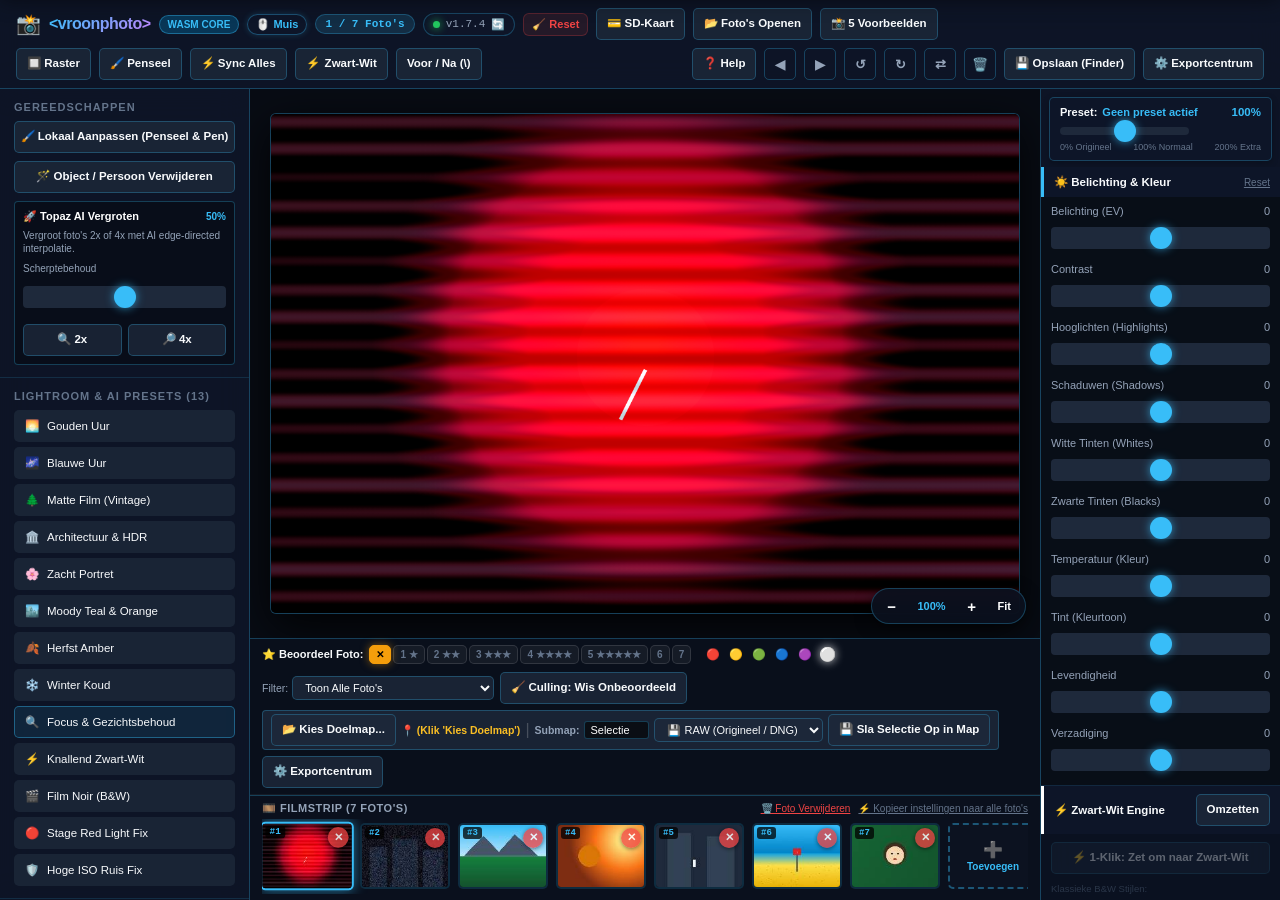
==== commit c8bbe4ed: "fix: comprehensive function audit, flip button, mask sync & stability hardening (v1.7.4 Build 34)" ====
--- a/index.html
+++ b/index.html
@@ -22,7 +22,7 @@
   <div id="update-banner">
     <div class="upd-left">
       <span>🚀</span>
-      <span><strong id="upd-ver">v1.7.3</strong> beschikbaar &bull; <span id="upd-note">Kies zelf uw doelmap in Exportcentrum (Directe Finder mapkeuze / Losse bestanden / Géén verplichte ZIP)</span></span>
+      <span><strong id="upd-ver">v1.7.4</strong> beschikbaar &bull; <span id="upd-note">Volledige functie-audit, horizontaal spiegelen &amp; stabiliteitsharding</span></span>
     </div>
     <div class="upd-right">
       <button class="btn-upd" id="btn-apply-upd">Nu bijwerken</button>
@@ -43,7 +43,7 @@
         <span id="ver-pill" class="ver-pill" onclick="checkVersion(false)"
           title="Klik om te controleren op updates / geforceerd te herladen">
           <span id="ver-dot" class="dot green"></span>
-          <span id="ver-txt">v1.7.3</span> 🔄
+          <span id="ver-txt">v1.7.4</span> 🔄
         </span>
         <a href="reset.html" class="btn-reset-header" title="Geheugen leegmaken &amp; verse app starten">🧹 Reset</a>
       </div>
@@ -96,6 +96,7 @@
       <button id="btn-next-photo" class="btn-icon" title="Volgende foto (▶)">▶</button>
       <button id="btn-rotate-left" class="btn-icon" title="90° Links draaien">↺</button>
       <button id="btn-rotate-right" class="btn-icon" title="90° Rechts draaien">↻</button>
+      <button id="btn-flip-h" class="btn-icon" title="Horizontaal spiegelen (Flip)">⇄</button>
       <button id="btn-delete-active-photo" class="btn-icon btn-danger-icon"
         title="Verwijder huidige foto uit sessie (Del / Backspace)">🗑️</button>
       <button id="btn-open-export" class="btn-secondary" title="Sla foto direct op via Finder / Verkenner op uw computer of schijf">
@@ -228,7 +229,7 @@
             </div>
             <div class="control-label-group">
               <span>Penseelgrootte</span>
-              <span id="brush-size-val">35px</span>
+              <span id="inpaint-brush-size-val">35px</span>
             </div>
             <input type="range" id="inpaint-brush-size" min="5" max="120" value="35" class="param-slider">
             <div style="display: flex; gap: 8px; margin-top: 6px;">
@@ -1038,7 +1039,7 @@
       <div class="modal-header">
         <span style="display: flex; align-items: center; gap: 8px;">
           <span style="font-size: 19px;">💡</span>
-          <strong>Handleiding &amp; Mogelijkheden van &lt;vroonphoto&gt; (<span id="help-modal-ver">v1.7.2</span>)</strong>
+          <strong>Handleiding &amp; Mogelijkheden van &lt;vroonphoto&gt; (<span id="help-modal-ver">v1.7.4</span>)</strong>
         </span>
         <button id="btn-close-help-modal" class="btn-icon">✕</button>
       </div>
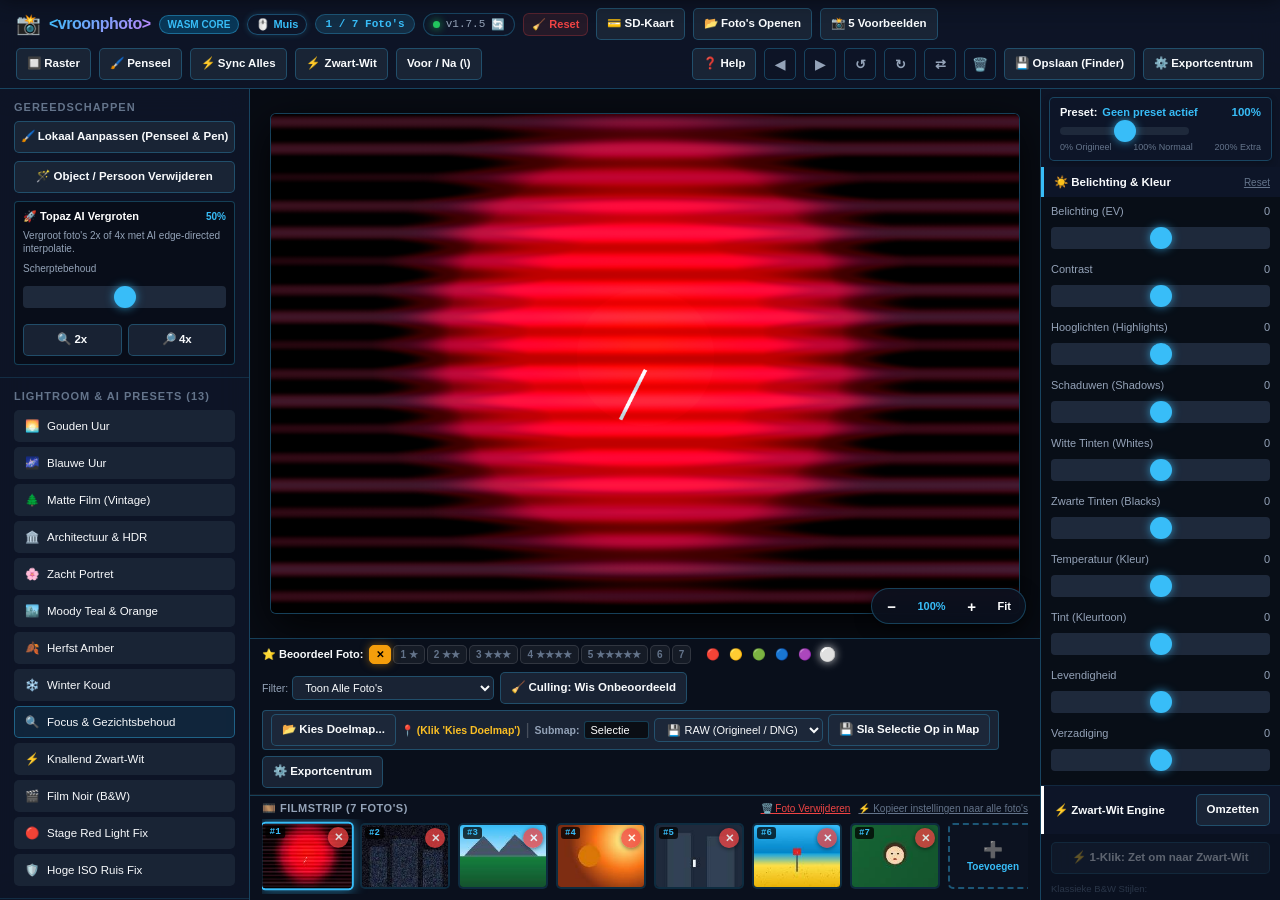
==== commit c37d24de: "perf: 120 FPS MacBook trackpad optimization, eliminate layout thrashing & decouple rendering (v1.7.5" ====
--- a/index.html
+++ b/index.html
@@ -22,7 +22,7 @@
   <div id="update-banner">
     <div class="upd-left">
       <span>🚀</span>
-      <span><strong id="upd-ver">v1.7.4</strong> beschikbaar &bull; <span id="upd-note">Volledige functie-audit, horizontaal spiegelen &amp; stabiliteitsharding</span></span>
+      <span><strong id="upd-ver">v1.7.5</strong> beschikbaar &bull; <span id="upd-note">120 FPS Prestatie-optimalisatie voor MacBook &amp; Trackpad (geen vertraging)</span></span>
     </div>
     <div class="upd-right">
       <button class="btn-upd" id="btn-apply-upd">Nu bijwerken</button>
@@ -43,7 +43,7 @@
         <span id="ver-pill" class="ver-pill" onclick="checkVersion(false)"
           title="Klik om te controleren op updates / geforceerd te herladen">
           <span id="ver-dot" class="dot green"></span>
-          <span id="ver-txt">v1.7.4</span> 🔄
+          <span id="ver-txt">v1.7.5</span> 🔄
         </span>
         <a href="reset.html" class="btn-reset-header" title="Geheugen leegmaken &amp; verse app starten">🧹 Reset</a>
       </div>
@@ -1039,7 +1039,7 @@
       <div class="modal-header">
         <span style="display: flex; align-items: center; gap: 8px;">
           <span style="font-size: 19px;">💡</span>
-          <strong>Handleiding &amp; Mogelijkheden van &lt;vroonphoto&gt; (<span id="help-modal-ver">v1.7.4</span>)</strong>
+          <strong>Handleiding &amp; Mogelijkheden van &lt;vroonphoto&gt; (<span id="help-modal-ver">v1.7.5</span>)</strong>
         </span>
         <button id="btn-close-help-modal" class="btn-icon">✕</button>
       </div>
--- a/style.css
+++ b/style.css
@@ -536,6 +536,8 @@
 /* Visuele penseel cursor (precies gecentreerd onder de pen-punt of muis) */
 #brush-cursor-circle {
   position: fixed !important;
+  top: 0 !important;
+  left: 0 !important;
   pointer-events: none !important;
   border: 2px solid rgba(56, 189, 248, 0.95);
   border-radius: 50%;
@@ -543,6 +545,7 @@
   display: none;
   z-index: 999999 !important;
   box-shadow: 0 0 10px rgba(56, 189, 248, 0.45);
+  will-change: transform, width, height;
 }
 
 /* Precieze center-punt in het midden van het penseel rondje */
@@ -667,7 +670,8 @@
   overflow: hidden;
   cursor: pointer;
   flex-shrink: 0;
-  transition: all 0.15s ease;
+  transition: transform 0.15s ease, border-color 0.15s ease, box-shadow 0.15s ease;
+  will-change: transform;
 }
 
 .filmstrip-item:hover {
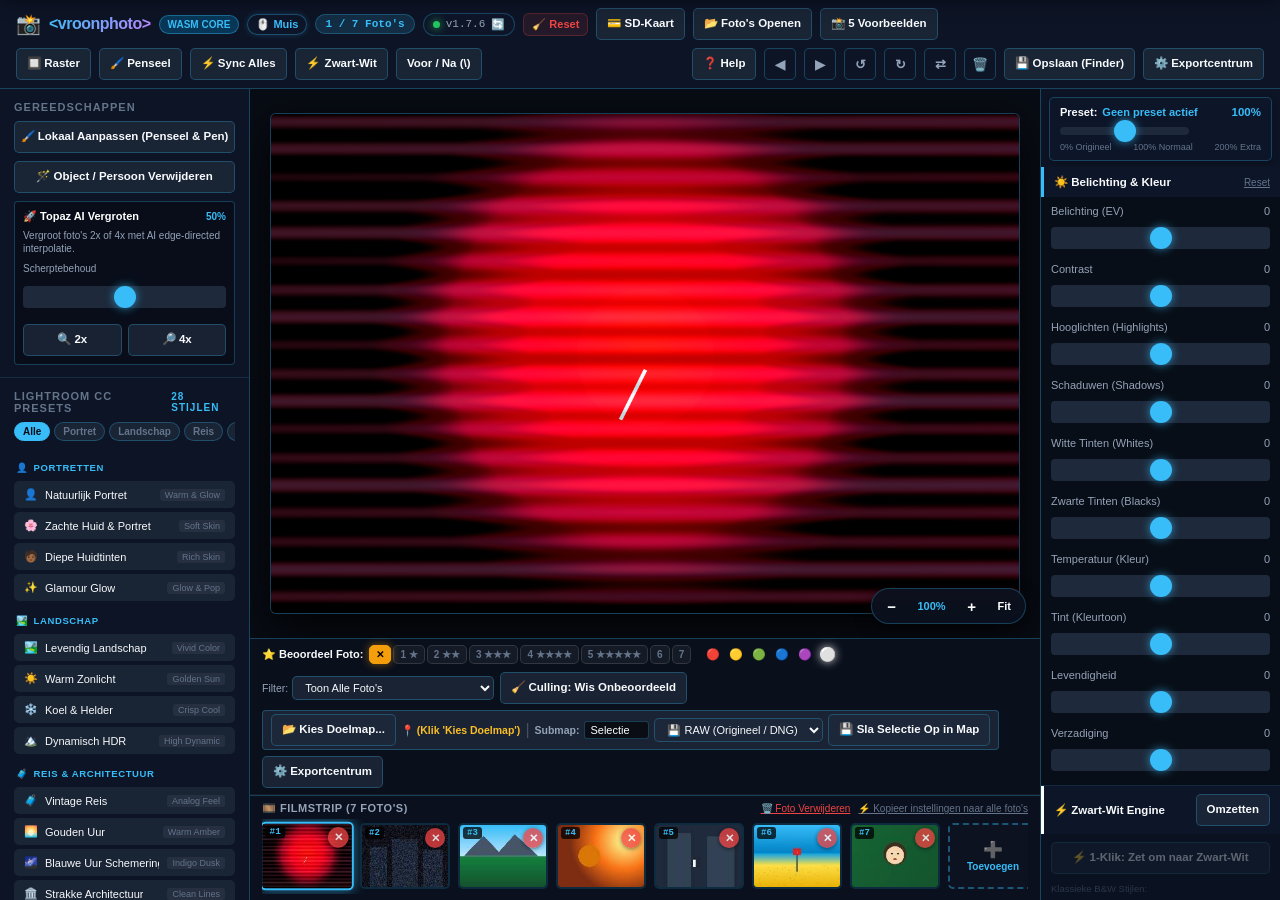
==== commit 8e05f37b: "feat: 28 official Lightroom CC presets with category tabs (v1.7.6 Build 36)" ====
--- a/index.html
+++ b/index.html
@@ -22,7 +22,7 @@
   <div id="update-banner">
     <div class="upd-left">
       <span>🚀</span>
-      <span><strong id="upd-ver">v1.7.5</strong> beschikbaar &bull; <span id="upd-note">120 FPS Prestatie-optimalisatie voor MacBook &amp; Trackpad (geen vertraging)</span></span>
+      <span><strong id="upd-ver">v1.7.6</strong> beschikbaar &bull; <span id="upd-note">28 Officiële Lightroom CC Presets &amp; Categorie-Filters</span></span>
     </div>
     <div class="upd-right">
       <button class="btn-upd" id="btn-apply-upd">Nu bijwerken</button>
@@ -43,7 +43,7 @@
         <span id="ver-pill" class="ver-pill" onclick="checkVersion(false)"
           title="Klik om te controleren op updates / geforceerd te herladen">
           <span id="ver-dot" class="dot green"></span>
-          <span id="ver-txt">v1.7.5</span> 🔄
+          <span id="ver-txt">v1.7.6</span> 🔄
         </span>
         <a href="reset.html" class="btn-reset-header" title="Geheugen leegmaken &amp; verse app starten">🧹 Reset</a>
       </div>
@@ -266,62 +266,155 @@
       </div>
 
       <div class="sidebar-section">
-        <div class="sidebar-title">Lightroom &amp; AI Presets (13)</div>
-
-        <div class="preset-grid">
-          <div class="preset-card" data-preset="golden_hour" title="Warme gouden uurtint met zachte schaduwen">
-            <span>🌅</span>
-            <span>Gouden Uur</span>
-          </div>
-          <div class="preset-card" data-preset="blue_hour"
-            title="Magisch diepblauw schemeruur met indigo-tinten en sfeervol contrast">
-            <span>🌌</span>
-            <span>Blauwe Uur</span>
-          </div>
-          <div class="preset-card" data-preset="matte_film" title="Vintage analoge film met zacht contrast">
-            <span>🌲</span>
-            <span>Matte Film (Vintage)</span>
-          </div>
-          <div class="preset-card" data-preset="hdr_arch" title="Architectuur HDR met diepe dynamiek">
-            <span>🏛️</span>
-            <span>Architectuur &amp; HDR</span>
-          </div>
-          <div class="preset-card" data-preset="soft_portrait" title="Zacht portret met natuurlijke huidtinten">
-            <span>🌸</span>
-            <span>Zacht Portret</span>
-          </div>
-          <div class="preset-card" data-preset="teal_orange" title="Cinematic Hollywood Teal & Orange">
-            <span>🏙️</span>
-            <span>Moody Teal &amp; Orange</span>
-          </div>
-          <div class="preset-card" data-preset="autumn_amber" title="Rijke herfstkleuren en amber gloed">
-            <span>🍂</span>
-            <span>Herfst Amber</span>
-          </div>
-          <div class="preset-card" data-preset="winter_cool" title="Frisse heldere koele wintertinten">
-            <span>❄️</span>
-            <span>Winter Koud</span>
-          </div>
-          <div class="preset-card highlight-focus" data-preset="smart_focus_deblur"
-            title="Herstelt onscherpe fotos naar scherp met gezichtsbehoud">
-            <span>🔍</span>
-            <span>Focus &amp; Gezichtsbehoud</span>
-          </div>
-          <div class="preset-card" data-preset="ansel_bw" title="Ansel Adams Zone System diep zwart-wit">
-            <span>⚡</span>
-            <span>Knallend Zwart-Wit</span>
-          </div>
-          <div class="preset-card" data-preset="film_noir" title="Dramatisch film noir met filmkorrel">
-            <span>🎬</span>
-            <span>Film Noir (B&amp;W)</span>
-          </div>
-          <div class="preset-card" data-preset="stage_fix" title="Overbelicht concert rood licht herstel">
-            <span>🔴</span>
-            <span>Stage Red Light Fix</span>
-          </div>
-          <div class="preset-card" data-preset="denoise_high_iso" title="Bilateral luma & chroma ruisonderdrukking">
-            <span>🛡️</span>
-            <span>Hoge ISO Ruis Fix</span>
+        <div class="sidebar-title" style="display: flex; justify-content: space-between; align-items: center;">
+          <span>Lightroom CC Presets</span>
+          <span id="preset-count-badge" style="font-size: 10px; color: var(--accent-cyan); font-weight: 600;">28 Stijlen</span>
+        </div>
+
+        <!-- Categorie Filters -->
+        <div class="preset-category-tabs">
+          <button class="preset-tab active" data-cat="all">Alle</button>
+          <button class="preset-tab" data-cat="portrait">Portret</button>
+          <button class="preset-tab" data-cat="landscape">Landschap</button>
+          <button class="preset-tab" data-cat="travel">Reis</button>
+          <button class="preset-tab" data-cat="cinematic">Cinematic</button>
+          <button class="preset-tab" data-cat="film">Film</button>
+          <button class="preset-tab" data-cat="bw">Zwart-Wit</button>
+          <button class="preset-tab" data-cat="utility">Herstel</button>
+        </div>
+
+        <div class="preset-grid" id="preset-cards-container">
+          <!-- 👤 PORTRETTEN -->
+          <div class="preset-category-header" data-cat="portrait"><span>👤</span> Portretten</div>
+          <div class="preset-card" data-preset="portrait_natural" data-cat="portrait" title="Natuurlijke huidtinten met zachte glans">
+            <div class="preset-card-left"><span>👤</span><span>Natuurlijk Portret</span></div>
+            <span class="preset-card-tag">Warm &amp; Glow</span>
+          </div>
+          <div class="preset-card" data-preset="portrait_soft" data-cat="portrait" title="Zachte huid, egale overgangen en zachte highlights">
+            <div class="preset-card-left"><span>🌸</span><span>Zachte Huid &amp; Portret</span></div>
+            <span class="preset-card-tag">Soft Skin</span>
+          </div>
+          <div class="preset-card" data-preset="portrait_deep" data-cat="portrait" title="Rijke, warme en diepe huidtinten">
+            <div class="preset-card-left"><span>🧑🏾</span><span>Diepe Huidtinten</span></div>
+            <span class="preset-card-tag">Rich Skin</span>
+          </div>
+          <div class="preset-card" data-preset="portrait_glamour" data-cat="portrait" title="Stralende glamour glow met zacht vignet">
+            <div class="preset-card-left"><span>✨</span><span>Glamour Glow</span></div>
+            <span class="preset-card-tag">Glow &amp; Pop</span>
+          </div>
+
+          <!-- 🏞️ LANDSCHAP -->
+          <div class="preset-category-header" data-cat="landscape"><span>🏞️</span> Landschap</div>
+          <div class="preset-card" data-preset="landscape_vivid" data-cat="landscape" title="Krachtige, levendige kleuren met diep contrast">
+            <div class="preset-card-left"><span>🏞️</span><span>Levendig Landschap</span></div>
+            <span class="preset-card-tag">Vivid Color</span>
+          </div>
+          <div class="preset-card" data-preset="landscape_warm" data-cat="landscape" title="Zonovergoten warme natuur en gouden tinten">
+            <div class="preset-card-left"><span>☀️</span><span>Warm Zonlicht</span></div>
+            <span class="preset-card-tag">Golden Sun</span>
+          </div>
+          <div class="preset-card" data-preset="landscape_cool" data-cat="landscape" title="Frisse, koele en heldere berglucht-sfeer">
+            <div class="preset-card-left"><span>❄️</span><span>Koel &amp; Helder</span></div>
+            <span class="preset-card-tag">Crisp Cool</span>
+          </div>
+          <div class="preset-card" data-preset="landscape_hdr" data-cat="landscape" title="Maximale schaduw/hooglicht doortekening">
+            <div class="preset-card-left"><span>🏔️</span><span>Dynamisch HDR</span></div>
+            <span class="preset-card-tag">High Dynamic</span>
+          </div>
+
+          <!-- 🧳 REIS & ARCHITECTUUR -->
+          <div class="preset-category-header" data-cat="travel"><span>🧳</span> Reis &amp; Architectuur</div>
+          <div class="preset-card" data-preset="travel_vintage" data-cat="travel" title="Nostalgische reisfotografie met zachte korrel">
+            <div class="preset-card-left"><span>🧳</span><span>Vintage Reis</span></div>
+            <span class="preset-card-tag">Analog Feel</span>
+          </div>
+          <div class="preset-card" data-preset="golden_hour" data-cat="travel" title="Warme gouden uurtint met zachte schaduwen">
+            <div class="preset-card-left"><span>🌅</span><span>Gouden Uur</span></div>
+            <span class="preset-card-tag">Warm Amber</span>
+          </div>
+          <div class="preset-card" data-preset="blue_hour" data-cat="travel" title="Magisch diepblauw schemeruur met indigo-tinten">
+            <div class="preset-card-left"><span>🌌</span><span>Blauwe Uur Schemering</span></div>
+            <span class="preset-card-tag">Indigo Dusk</span>
+          </div>
+          <div class="preset-card" data-preset="travel_architecture" data-cat="travel" title="Strakke geometrie, microcontrast en heldere lijnen">
+            <div class="preset-card-left"><span>🏛️</span><span>Strakke Architectuur</span></div>
+            <span class="preset-card-tag">Clean Lines</span>
+          </div>
+
+          <!-- 🏙️ CINEMATIC & CREATIEF -->
+          <div class="preset-category-header" data-cat="cinematic"><span>🎬</span> Cinematic &amp; Creatief</div>
+          <div class="preset-card" data-preset="teal_orange" data-cat="cinematic" title="Klassiek Hollywood Teal & Orange color grade">
+            <div class="preset-card-left"><span>🏙️</span><span>Moody Teal &amp; Orange</span></div>
+            <span class="preset-card-tag">Cinema Look</span>
+          </div>
+          <div class="preset-card" data-preset="cinematic_moody" data-cat="cinematic" title="Donkere Scandinavische sfeer met gedempte groentinten">
+            <div class="preset-card-left"><span>🌲</span><span>Moody Muted Green</span></div>
+            <span class="preset-card-tag">Nordic Muted</span>
+          </div>
+          <div class="preset-card" data-preset="autumn_amber" data-cat="cinematic" title="Rijke herfstkleuren en warme amber gloed">
+            <div class="preset-card-left"><span>🍂</span><span>Herfst Amber</span></div>
+            <span class="preset-card-tag">Warm Fall</span>
+          </div>
+          <div class="preset-card" data-preset="cinematic_bleach" data-cat="cinematic" title="Harde zilverretentie-look met krachtig contrast">
+            <div class="preset-card-left"><span>🎞️</span><span>Bleach Bypass</span></div>
+            <span class="preset-card-tag">High Contrast</span>
+          </div>
+
+          <!-- 🎞️ VINTAGE ANALOGE FILM -->
+          <div class="preset-category-header" data-cat="film"><span>🎞️</span> Analoge Film</div>
+          <div class="preset-card" data-preset="film_classic35" data-cat="film" title="Klassieke 35mm filmkorrel en warme analoge tonen">
+            <div class="preset-card-left"><span>📷</span><span>Klassiek 35mm Analoog</span></div>
+            <span class="preset-card-tag">35mm Grain</span>
+          </div>
+          <div class="preset-card" data-preset="film_portra" data-cat="film" title="Legendarische Kodak Portra 400 zachte pastelkleuren">
+            <div class="preset-card-left"><span>🎞️</span><span>Kodak Portra 400</span></div>
+            <span class="preset-card-tag">Portra Colors</span>
+          </div>
+          <div class="preset-card" data-preset="film_polaroid" data-cat="film" title="Retro instant polaroid met vintage kleurzweem">
+            <div class="preset-card-left"><span>📸</span><span>Instant Polaroid</span></div>
+            <span class="preset-card-tag">Retro Pop</span>
+          </div>
+          <div class="preset-card" data-preset="matte_film" data-cat="film" title="Vintage analoge film met zachte zwarte tinten">
+            <div class="preset-card-left"><span>☕</span><span>Matte Film (Vintage)</span></div>
+            <span class="preset-card-tag">Soft Fade</span>
+          </div>
+
+          <!-- ⚡ ZWART-WIT -->
+          <div class="preset-category-header" data-cat="bw"><span>⚡</span> Zwart-Wit (B&amp;W)</div>
+          <div class="preset-card" data-preset="bw_landscape" data-cat="bw" title="Krachtige luma-separatie voor wolken en natuur">
+            <div class="preset-card-left"><span>🏞️</span><span>B&amp;W Landschap Punch</span></div>
+            <span class="preset-card-tag">Punchy Luma</span>
+          </div>
+          <div class="preset-card" data-preset="bw_portrait" data-cat="bw" title="Elegante zachte grijstonen voor portretten">
+            <div class="preset-card-left"><span>👤</span><span>B&amp;W Zacht Portret</span></div>
+            <span class="preset-card-tag">Gentle Tones</span>
+          </div>
+          <div class="preset-card" data-preset="ansel_bw" data-cat="bw" title="Ansel Adams Zone System met extreem diep contrast">
+            <div class="preset-card-left"><span>⚡</span><span>Ansel Adams Contrast</span></div>
+            <span class="preset-card-tag">Zone System</span>
+          </div>
+          <div class="preset-card" data-preset="film_noir" data-cat="bw" title="Dramatische bioscoop noir stijl met zware korrel">
+            <div class="preset-card-left"><span>🎬</span><span>Film Noir (B&amp;W)</span></div>
+            <span class="preset-card-tag">Dramatic Grain</span>
+          </div>
+          <div class="preset-card" data-preset="bw_faded" data-cat="bw" title="Klassiek mat zwart-wit met verhoogde schaduwen">
+            <div class="preset-card-left"><span>🌫️</span><span>B&amp;W Mat &amp; Faded</span></div>
+            <span class="preset-card-tag">Faded Matte</span>
+          </div>
+
+          <!-- 🛠️ HERSTEL & HULPMIDDELEN -->
+          <div class="preset-category-header" data-cat="utility"><span>🛠️</span> Herstel &amp; Hulpmiddelen</div>
+          <div class="preset-card" data-preset="stage_fix" data-cat="utility" title="Corrigeert oververzadigd concert rood/paars licht met behoud van huid">
+            <div class="preset-card-left"><span>🔴</span><span>Concert Rood Licht Fix</span></div>
+            <span class="preset-card-tag">Red Recovery</span>
+          </div>
+          <div class="preset-card" data-preset="denoise_high_iso" data-cat="utility" title="Krachtige bilaterale ruisonderdrukking voor luma &amp; chroma">
+            <div class="preset-card-left"><span>🛡️</span><span>Hoge ISO Ruis Fix</span></div>
+            <span class="preset-card-tag">Clean ISO</span>
+          </div>
+          <div class="preset-card highlight-focus" data-preset="smart_focus_deblur" data-cat="utility" title="Herstelt onscherpe fotos naar haarscherp met gezichtsbehoud">
+            <div class="preset-card-left"><span>🔍</span><span>Focus &amp; Gezichtsbehoud</span></div>
+            <span class="preset-card-tag">AI Deblur</span>
           </div>
         </div>
       </div>
@@ -673,14 +766,10 @@
           <!-- 4 SNELLE ANALOGE / ZONE SYSTEM PROFIELEN -->
           <div style="font-size: 9.5px; color: var(--text-dim); margin-top: 1px;">Klassieke B&amp;W Stijlen:</div>
           <div class="bw-preset-grid" style="display: grid; grid-template-columns: 1fr 1fr; gap: 4px;">
-            <button class="bw-preset-btn" data-preset="ansel_adams" style="font-size: 10px; padding: 5px;">🏞️ Ansel
-              Adams</button>
-            <button class="bw-preset-btn" data-preset="knallend_contrast" style="font-size: 10px; padding: 5px;">⚡ Hoog
-              Contrast</button>
-            <button class="bw-preset-btn" data-preset="film_noir" style="font-size: 10px; padding: 5px;">🎬 Film
-              Noir</button>
-            <button class="bw-preset-btn" data-preset="dramatic_street" style="font-size: 10px; padding: 5px;">📷
-              Straatfoto</button>
+            <button class="bw-preset-btn" data-preset="ansel_bw" style="font-size: 10px; padding: 5px;">⚡ Ansel Adams</button>
+            <button class="bw-preset-btn" data-preset="bw_landscape" style="font-size: 10px; padding: 5px;">🏞️ Hoog Contrast</button>
+            <button class="bw-preset-btn" data-preset="film_noir" style="font-size: 10px; padding: 5px;">🎬 Film Noir</button>
+            <button class="bw-preset-btn" data-preset="bw_portrait" style="font-size: 10px; padding: 5px;">👤 Zacht Portret</button>
           </div>
 
           <!-- SCHUIFJES VOOR BIJSTELLEN IN ZWART-WIT -->
@@ -1039,7 +1128,7 @@
       <div class="modal-header">
         <span style="display: flex; align-items: center; gap: 8px;">
           <span style="font-size: 19px;">💡</span>
-          <strong>Handleiding &amp; Mogelijkheden van &lt;vroonphoto&gt; (<span id="help-modal-ver">v1.7.5</span>)</strong>
+          <strong>Handleiding &amp; Mogelijkheden van &lt;vroonphoto&gt; (<span id="help-modal-ver">v1.7.6</span>)</strong>
         </span>
         <button id="btn-close-help-modal" class="btn-icon">✕</button>
       </div>
--- a/style.css
+++ b/style.css
@@ -449,31 +449,97 @@
   color: #fff !important;
 }
 
-/* 12 Presets Grid */
+/* Lightroom CC Presets */
+.preset-category-tabs {
+  display: flex;
+  gap: 4px;
+  overflow-x: auto;
+  padding-bottom: 5px;
+  margin-bottom: 6px;
+  scrollbar-width: none;
+}
+.preset-category-tabs::-webkit-scrollbar {
+  display: none;
+}
+.preset-tab {
+  background: var(--bg-panel-sub);
+  border: 1px solid var(--border-glow);
+  color: var(--text-dim);
+  font-size: 10px;
+  font-weight: 600;
+  padding: 3px 8px;
+  border-radius: 12px;
+  white-space: nowrap;
+  cursor: pointer;
+  transition: all 0.15s ease;
+}
+.preset-tab:hover {
+  color: var(--text-main);
+  border-color: var(--border-glow-active);
+}
+.preset-tab.active {
+  background: var(--accent-cyan);
+  color: #070d18;
+  border-color: var(--accent-cyan);
+  font-weight: 700;
+}
+.preset-category-header {
+  font-size: 9.5px;
+  font-weight: 700;
+  text-transform: uppercase;
+  letter-spacing: 0.6px;
+  color: var(--accent-cyan);
+  margin-top: 10px;
+  margin-bottom: 4px;
+  padding-left: 2px;
+  display: flex;
+  align-items: center;
+  gap: 5px;
+}
 .preset-grid {
   display: flex;
   flex-direction: column;
-  gap: 5px;
-}
-
+  gap: 4px;
+}
 .preset-card {
   background: var(--bg-panel-sub);
-  padding: 8px 10px;
+  padding: 6px 9px;
   border-radius: var(--radius-sm);
   cursor: pointer;
   display: flex;
   align-items: center;
+  justify-content: space-between;
   gap: 8px;
-  font-size: 11.5px;
+  font-size: 11px;
   font-weight: 500;
   border: 1px solid transparent;
   transition: all 0.15s ease;
 }
-
+.preset-card-left {
+  display: flex;
+  align-items: center;
+  gap: 7px;
+  overflow: hidden;
+  text-overflow: ellipsis;
+  white-space: nowrap;
+}
+.preset-card-tag {
+  font-size: 9px;
+  color: var(--text-dim);
+  background: rgba(255, 255, 255, 0.05);
+  padding: 1px 5px;
+  border-radius: 3px;
+  flex-shrink: 0;
+}
 .preset-card:hover {
   background: var(--bg-panel-hover);
   border-color: var(--border-glow-active);
   transform: translateX(2px);
+}
+.preset-card.active {
+  border-color: var(--accent-cyan);
+  background: rgba(56, 189, 248, 0.15);
+  box-shadow: 0 0 8px rgba(56, 189, 248, 0.3);
 }
 
 .preset-card.highlight-focus {
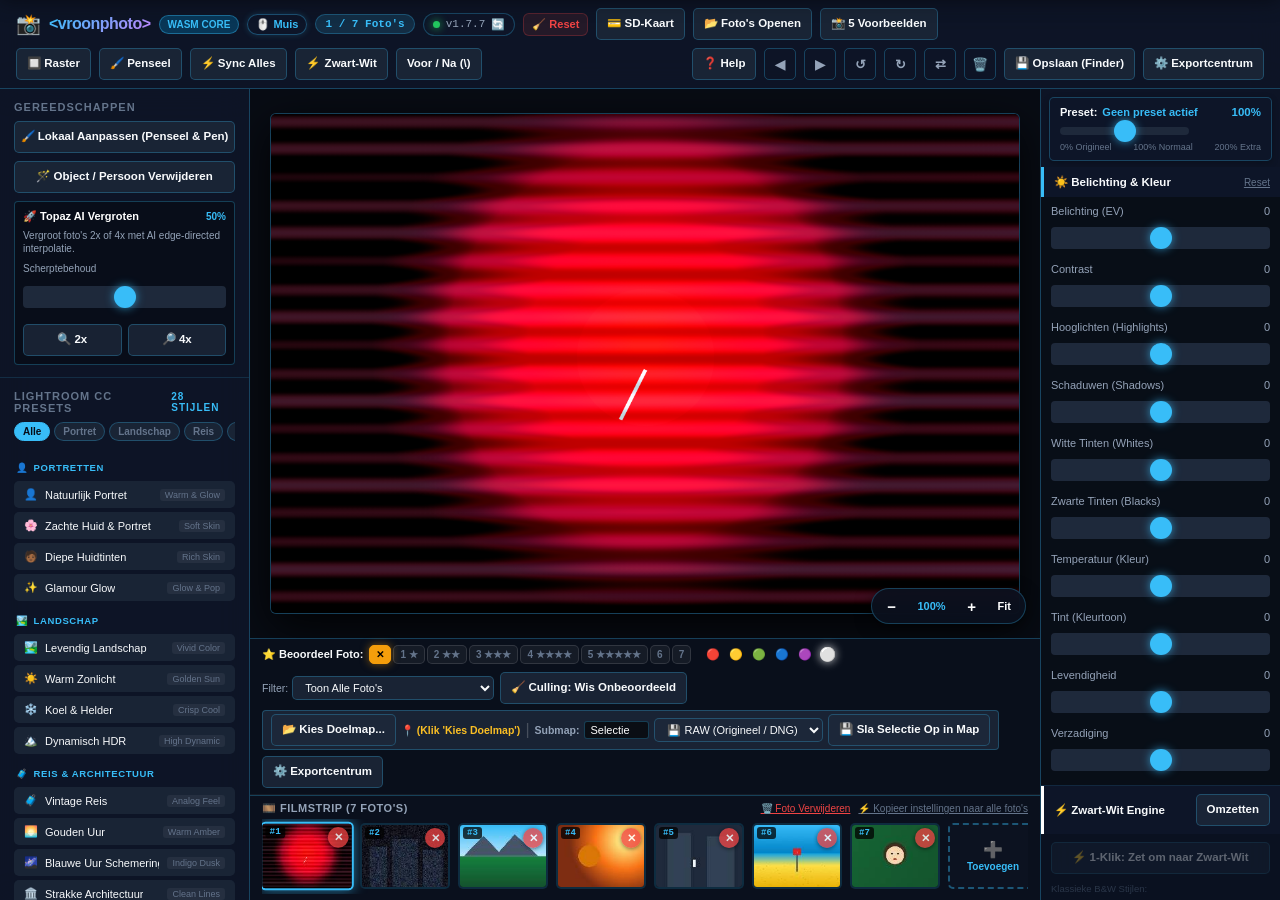
==== commit 95c576c3: "feat: seamless patch-exemplar & Poisson object removal engine (v1.7.7 Build 37)" ====
--- a/index.html
+++ b/index.html
@@ -22,7 +22,7 @@
   <div id="update-banner">
     <div class="upd-left">
       <span>🚀</span>
-      <span><strong id="upd-ver">v1.7.6</strong> beschikbaar &bull; <span id="upd-note">28 Officiële Lightroom CC Presets &amp; Categorie-Filters</span></span>
+      <span><strong id="upd-ver">v1.7.7</strong> beschikbaar &bull; <span id="upd-note">Naadloze Patch-Exemplar &amp; Poisson Objectverwijdering</span></span>
     </div>
     <div class="upd-right">
       <button class="btn-upd" id="btn-apply-upd">Nu bijwerken</button>
@@ -43,7 +43,7 @@
         <span id="ver-pill" class="ver-pill" onclick="checkVersion(false)"
           title="Klik om te controleren op updates / geforceerd te herladen">
           <span id="ver-dot" class="dot green"></span>
-          <span id="ver-txt">v1.7.6</span> 🔄
+          <span id="ver-txt">v1.7.7</span> 🔄
         </span>
         <a href="reset.html" class="btn-reset-header" title="Geheugen leegmaken &amp; verse app starten">🧹 Reset</a>
       </div>
@@ -1128,7 +1128,7 @@
       <div class="modal-header">
         <span style="display: flex; align-items: center; gap: 8px;">
           <span style="font-size: 19px;">💡</span>
-          <strong>Handleiding &amp; Mogelijkheden van &lt;vroonphoto&gt; (<span id="help-modal-ver">v1.7.6</span>)</strong>
+          <strong>Handleiding &amp; Mogelijkheden van &lt;vroonphoto&gt; (<span id="help-modal-ver">v1.7.7</span>)</strong>
         </span>
         <button id="btn-close-help-modal" class="btn-icon">✕</button>
       </div>
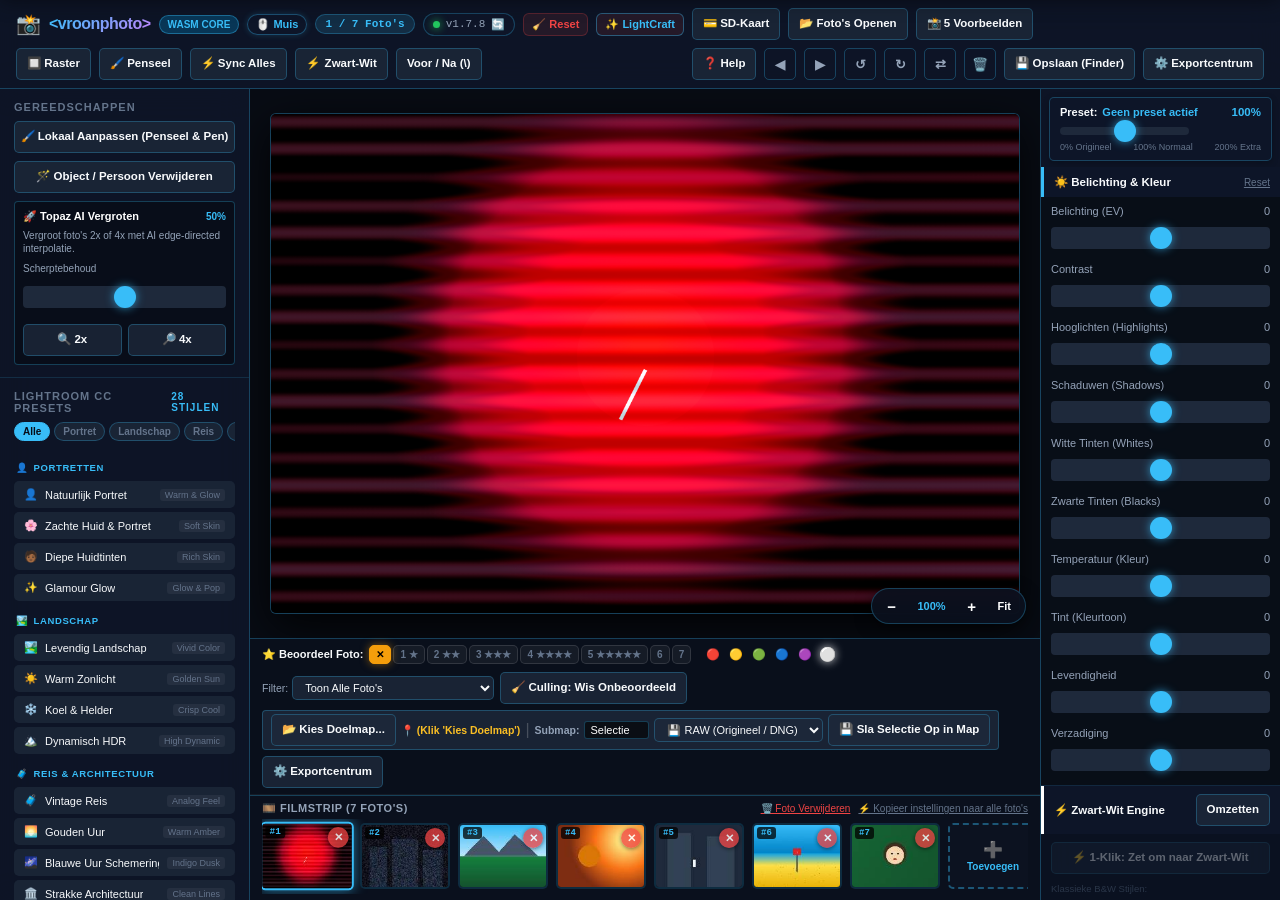
==== commit e41e3730: "feat: host LightCraft Web studio for iPad & desktop (v1.7.8 Build 38)" ====
--- a/index.html
+++ b/index.html
@@ -22,7 +22,7 @@
   <div id="update-banner">
     <div class="upd-left">
       <span>🚀</span>
-      <span><strong id="upd-ver">v1.7.7</strong> beschikbaar &bull; <span id="upd-note">Naadloze Patch-Exemplar &amp; Poisson Objectverwijdering</span></span>
+      <span><strong id="upd-ver">v1.7.8</strong> beschikbaar &bull; <span id="upd-note">Naadloze Patch-Exemplar &amp; Poisson Objectverwijdering</span></span>
     </div>
     <div class="upd-right">
       <button class="btn-upd" id="btn-apply-upd">Nu bijwerken</button>
@@ -43,9 +43,10 @@
         <span id="ver-pill" class="ver-pill" onclick="checkVersion(false)"
           title="Klik om te controleren op updates / geforceerd te herladen">
           <span id="ver-dot" class="dot green"></span>
-          <span id="ver-txt">v1.7.7</span> 🔄
+          <span id="ver-txt">v1.7.8</span> 🔄
         </span>
         <a href="reset.html" class="btn-reset-header" title="Geheugen leegmaken &amp; verse app starten">🧹 Reset</a>
+        <a href="lightcraft/" target="_blank" class="btn-reset-header" style="color: #38bdf8; border-color: rgba(56, 189, 248, 0.4);" title="Open LightCraft RAW studio (voor iPad &amp; Desktop)">✨ LightCraft</a>
       </div>
 
       <button id="btn-import-sd" class="btn-secondary" title="Lees foto's rechtstreeks in vanaf een SD-kaart, camera of externe schijf">
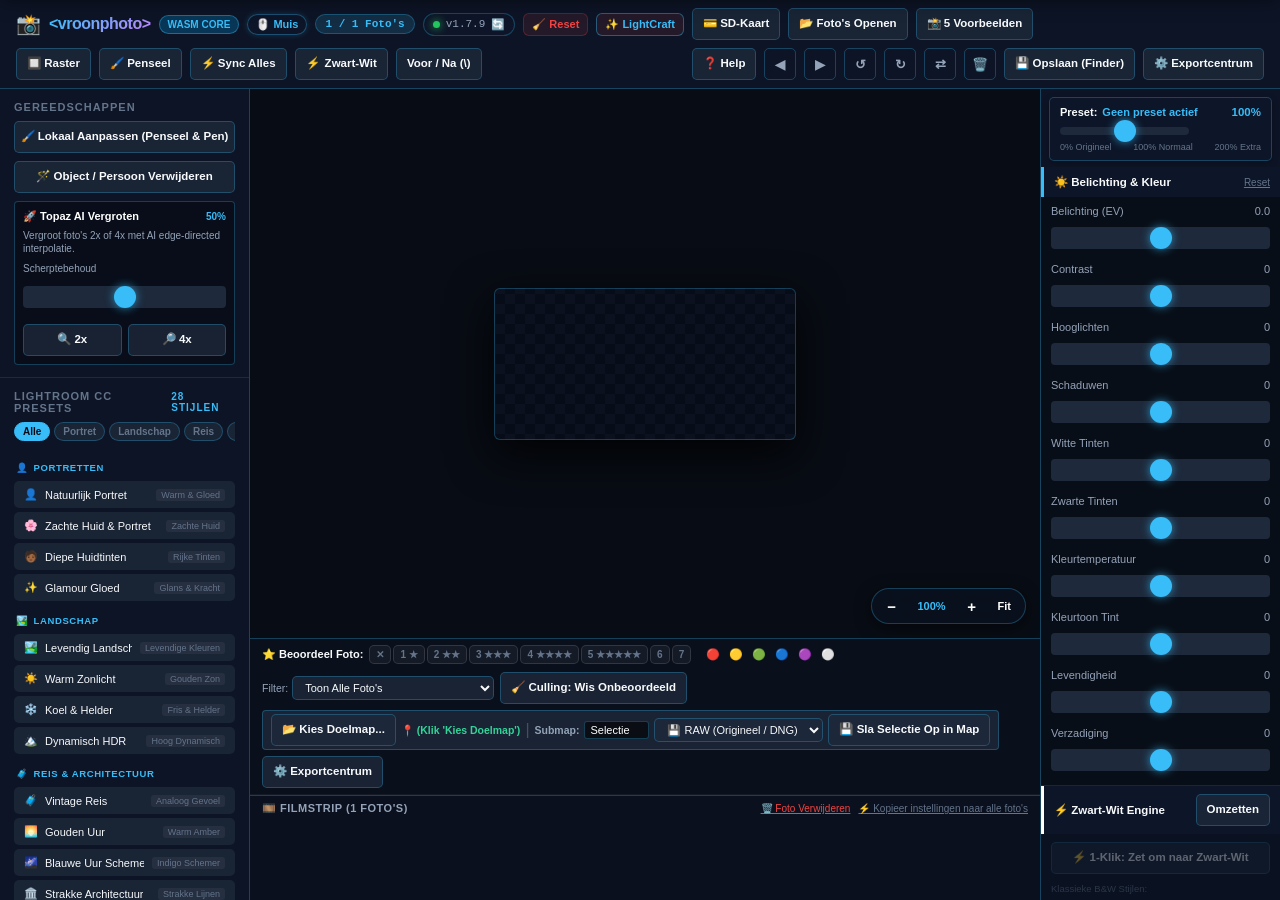
==== commit e0af6903: "feat: 100% volledige Nederlandse vertaling van alle presets, tags en regelaars (v1.7.9 Build 39)" ====
--- a/index.html
+++ b/index.html
@@ -22,7 +22,7 @@
   <div id="update-banner">
     <div class="upd-left">
       <span>🚀</span>
-      <span><strong id="upd-ver">v1.7.8</strong> beschikbaar &bull; <span id="upd-note">Naadloze Patch-Exemplar &amp; Poisson Objectverwijdering</span></span>
+      <span><strong id="upd-ver">v1.7.9</strong> beschikbaar &bull; <span id="upd-note">Naadloze Patch-Exemplar &amp; Poisson Objectverwijdering</span></span>
     </div>
     <div class="upd-right">
       <button class="btn-upd" id="btn-apply-upd">Nu bijwerken</button>
@@ -43,7 +43,7 @@
         <span id="ver-pill" class="ver-pill" onclick="checkVersion(false)"
           title="Klik om te controleren op updates / geforceerd te herladen">
           <span id="ver-dot" class="dot green"></span>
-          <span id="ver-txt">v1.7.8</span> 🔄
+          <span id="ver-txt">v1.7.9</span> 🔄
         </span>
         <a href="reset.html" class="btn-reset-header" title="Geheugen leegmaken &amp; verse app starten">🧹 Reset</a>
         <a href="lightcraft/" target="_blank" class="btn-reset-header" style="color: #38bdf8; border-color: rgba(56, 189, 248, 0.4);" title="Open LightCraft RAW studio (voor iPad &amp; Desktop)">✨ LightCraft</a>
@@ -289,45 +289,45 @@
           <div class="preset-category-header" data-cat="portrait"><span>👤</span> Portretten</div>
           <div class="preset-card" data-preset="portrait_natural" data-cat="portrait" title="Natuurlijke huidtinten met zachte glans">
             <div class="preset-card-left"><span>👤</span><span>Natuurlijk Portret</span></div>
-            <span class="preset-card-tag">Warm &amp; Glow</span>
-          </div>
-          <div class="preset-card" data-preset="portrait_soft" data-cat="portrait" title="Zachte huid, egale overgangen en zachte highlights">
+            <span class="preset-card-tag">Warm &amp; Gloed</span>
+          </div>
+          <div class="preset-card" data-preset="portrait_soft" data-cat="portrait" title="Zachte huid, egale overgangen en zachte hooglichten">
             <div class="preset-card-left"><span>🌸</span><span>Zachte Huid &amp; Portret</span></div>
-            <span class="preset-card-tag">Soft Skin</span>
+            <span class="preset-card-tag">Zachte Huid</span>
           </div>
           <div class="preset-card" data-preset="portrait_deep" data-cat="portrait" title="Rijke, warme en diepe huidtinten">
             <div class="preset-card-left"><span>🧑🏾</span><span>Diepe Huidtinten</span></div>
-            <span class="preset-card-tag">Rich Skin</span>
+            <span class="preset-card-tag">Rijke Tinten</span>
           </div>
           <div class="preset-card" data-preset="portrait_glamour" data-cat="portrait" title="Stralende glamour glow met zacht vignet">
-            <div class="preset-card-left"><span>✨</span><span>Glamour Glow</span></div>
-            <span class="preset-card-tag">Glow &amp; Pop</span>
+            <div class="preset-card-left"><span>✨</span><span>Glamour Gloed</span></div>
+            <span class="preset-card-tag">Glans &amp; Kracht</span>
           </div>
 
           <!-- 🏞️ LANDSCHAP -->
           <div class="preset-category-header" data-cat="landscape"><span>🏞️</span> Landschap</div>
           <div class="preset-card" data-preset="landscape_vivid" data-cat="landscape" title="Krachtige, levendige kleuren met diep contrast">
             <div class="preset-card-left"><span>🏞️</span><span>Levendig Landschap</span></div>
-            <span class="preset-card-tag">Vivid Color</span>
+            <span class="preset-card-tag">Levendige Kleuren</span>
           </div>
           <div class="preset-card" data-preset="landscape_warm" data-cat="landscape" title="Zonovergoten warme natuur en gouden tinten">
             <div class="preset-card-left"><span>☀️</span><span>Warm Zonlicht</span></div>
-            <span class="preset-card-tag">Golden Sun</span>
+            <span class="preset-card-tag">Gouden Zon</span>
           </div>
           <div class="preset-card" data-preset="landscape_cool" data-cat="landscape" title="Frisse, koele en heldere berglucht-sfeer">
             <div class="preset-card-left"><span>❄️</span><span>Koel &amp; Helder</span></div>
-            <span class="preset-card-tag">Crisp Cool</span>
+            <span class="preset-card-tag">Fris &amp; Helder</span>
           </div>
           <div class="preset-card" data-preset="landscape_hdr" data-cat="landscape" title="Maximale schaduw/hooglicht doortekening">
             <div class="preset-card-left"><span>🏔️</span><span>Dynamisch HDR</span></div>
-            <span class="preset-card-tag">High Dynamic</span>
+            <span class="preset-card-tag">Hoog Dynamisch</span>
           </div>
 
           <!-- 🧳 REIS & ARCHITECTUUR -->
           <div class="preset-category-header" data-cat="travel"><span>🧳</span> Reis &amp; Architectuur</div>
           <div class="preset-card" data-preset="travel_vintage" data-cat="travel" title="Nostalgische reisfotografie met zachte korrel">
             <div class="preset-card-left"><span>🧳</span><span>Vintage Reis</span></div>
-            <span class="preset-card-tag">Analog Feel</span>
+            <span class="preset-card-tag">Analoog Gevoel</span>
           </div>
           <div class="preset-card" data-preset="golden_hour" data-cat="travel" title="Warme gouden uurtint met zachte schaduwen">
             <div class="preset-card-left"><span>🌅</span><span>Gouden Uur</span></div>
@@ -335,87 +335,87 @@
           </div>
           <div class="preset-card" data-preset="blue_hour" data-cat="travel" title="Magisch diepblauw schemeruur met indigo-tinten">
             <div class="preset-card-left"><span>🌌</span><span>Blauwe Uur Schemering</span></div>
-            <span class="preset-card-tag">Indigo Dusk</span>
+            <span class="preset-card-tag">Indigo Schemer</span>
           </div>
           <div class="preset-card" data-preset="travel_architecture" data-cat="travel" title="Strakke geometrie, microcontrast en heldere lijnen">
             <div class="preset-card-left"><span>🏛️</span><span>Strakke Architectuur</span></div>
-            <span class="preset-card-tag">Clean Lines</span>
+            <span class="preset-card-tag">Strakke Lijnen</span>
           </div>
 
           <!-- 🏙️ CINEMATIC & CREATIEF -->
-          <div class="preset-category-header" data-cat="cinematic"><span>🎬</span> Cinematic &amp; Creatief</div>
-          <div class="preset-card" data-preset="teal_orange" data-cat="cinematic" title="Klassiek Hollywood Teal & Orange color grade">
-            <div class="preset-card-left"><span>🏙️</span><span>Moody Teal &amp; Orange</span></div>
-            <span class="preset-card-tag">Cinema Look</span>
+          <div class="preset-category-header" data-cat="cinematic"><span>🎬</span> Filmisch &amp; Creatief</div>
+          <div class="preset-card" data-preset="teal_orange" data-cat="cinematic" title="Klassiek Hollywood Teal & Orange kleurgradatie">
+            <div class="preset-card-left"><span>🏙️</span><span>Filmisch Blauw &amp; Oranje</span></div>
+            <span class="preset-card-tag">Filmische Sfeer</span>
           </div>
           <div class="preset-card" data-preset="cinematic_moody" data-cat="cinematic" title="Donkere Scandinavische sfeer met gedempte groentinten">
-            <div class="preset-card-left"><span>🌲</span><span>Moody Muted Green</span></div>
-            <span class="preset-card-tag">Nordic Muted</span>
+            <div class="preset-card-left"><span>🌲</span><span>Gedempt Noords Groen</span></div>
+            <span class="preset-card-tag">Noords Mat</span>
           </div>
           <div class="preset-card" data-preset="autumn_amber" data-cat="cinematic" title="Rijke herfstkleuren en warme amber gloed">
             <div class="preset-card-left"><span>🍂</span><span>Herfst Amber</span></div>
-            <span class="preset-card-tag">Warm Fall</span>
+            <span class="preset-card-tag">Warme Herfst</span>
           </div>
           <div class="preset-card" data-preset="cinematic_bleach" data-cat="cinematic" title="Harde zilverretentie-look met krachtig contrast">
             <div class="preset-card-left"><span>🎞️</span><span>Bleach Bypass</span></div>
-            <span class="preset-card-tag">High Contrast</span>
+            <span class="preset-card-tag">Hoog Contrast</span>
           </div>
 
           <!-- 🎞️ VINTAGE ANALOGE FILM -->
           <div class="preset-category-header" data-cat="film"><span>🎞️</span> Analoge Film</div>
           <div class="preset-card" data-preset="film_classic35" data-cat="film" title="Klassieke 35mm filmkorrel en warme analoge tonen">
             <div class="preset-card-left"><span>📷</span><span>Klassiek 35mm Analoog</span></div>
-            <span class="preset-card-tag">35mm Grain</span>
+            <span class="preset-card-tag">35mm Korrel</span>
           </div>
           <div class="preset-card" data-preset="film_portra" data-cat="film" title="Legendarische Kodak Portra 400 zachte pastelkleuren">
             <div class="preset-card-left"><span>🎞️</span><span>Kodak Portra 400</span></div>
-            <span class="preset-card-tag">Portra Colors</span>
+            <span class="preset-card-tag">Portra Kleuren</span>
           </div>
           <div class="preset-card" data-preset="film_polaroid" data-cat="film" title="Retro instant polaroid met vintage kleurzweem">
             <div class="preset-card-left"><span>📸</span><span>Instant Polaroid</span></div>
-            <span class="preset-card-tag">Retro Pop</span>
+            <span class="preset-card-tag">Retro Sfeer</span>
           </div>
           <div class="preset-card" data-preset="matte_film" data-cat="film" title="Vintage analoge film met zachte zwarte tinten">
-            <div class="preset-card-left"><span>☕</span><span>Matte Film (Vintage)</span></div>
-            <span class="preset-card-tag">Soft Fade</span>
+            <div class="preset-card-left"><span>☕</span><span>Matte Analoge Film</span></div>
+            <span class="preset-card-tag">Zachte Vervaging</span>
           </div>
 
           <!-- ⚡ ZWART-WIT -->
           <div class="preset-category-header" data-cat="bw"><span>⚡</span> Zwart-Wit (B&amp;W)</div>
           <div class="preset-card" data-preset="bw_landscape" data-cat="bw" title="Krachtige luma-separatie voor wolken en natuur">
-            <div class="preset-card-left"><span>🏞️</span><span>B&amp;W Landschap Punch</span></div>
-            <span class="preset-card-tag">Punchy Luma</span>
+            <div class="preset-card-left"><span>🏞️</span><span>Zwart-Wit Landschap</span></div>
+            <span class="preset-card-tag">Krachtig Wit</span>
           </div>
           <div class="preset-card" data-preset="bw_portrait" data-cat="bw" title="Elegante zachte grijstonen voor portretten">
-            <div class="preset-card-left"><span>👤</span><span>B&amp;W Zacht Portret</span></div>
-            <span class="preset-card-tag">Gentle Tones</span>
+            <div class="preset-card-left"><span>👤</span><span>Zwart-Wit Zacht Portret</span></div>
+            <span class="preset-card-tag">Zachte Tinten</span>
           </div>
           <div class="preset-card" data-preset="ansel_bw" data-cat="bw" title="Ansel Adams Zone System met extreem diep contrast">
             <div class="preset-card-left"><span>⚡</span><span>Ansel Adams Contrast</span></div>
-            <span class="preset-card-tag">Zone System</span>
+            <span class="preset-card-tag">Zone Systeem</span>
           </div>
           <div class="preset-card" data-preset="film_noir" data-cat="bw" title="Dramatische bioscoop noir stijl met zware korrel">
-            <div class="preset-card-left"><span>🎬</span><span>Film Noir (B&amp;W)</span></div>
-            <span class="preset-card-tag">Dramatic Grain</span>
+            <div class="preset-card-left"><span>🎬</span><span>Film Noir Zwart-Wit</span></div>
+            <span class="preset-card-tag">Dramatische Korrel</span>
           </div>
           <div class="preset-card" data-preset="bw_faded" data-cat="bw" title="Klassiek mat zwart-wit met verhoogde schaduwen">
-            <div class="preset-card-left"><span>🌫️</span><span>B&amp;W Mat &amp; Faded</span></div>
-            <span class="preset-card-tag">Faded Matte</span>
+            <div class="preset-card-left"><span>🌫️</span><span>Zwart-Wit Mat &amp; Zacht</span></div>
+            <span class="preset-card-tag">Mat &amp; Zacht</span>
           </div>
 
           <!-- 🛠️ HERSTEL & HULPMIDDELEN -->
           <div class="preset-category-header" data-cat="utility"><span>🛠️</span> Herstel &amp; Hulpmiddelen</div>
           <div class="preset-card" data-preset="stage_fix" data-cat="utility" title="Corrigeert oververzadigd concert rood/paars licht met behoud van huid">
-            <div class="preset-card-left"><span>🔴</span><span>Concert Rood Licht Fix</span></div>
-            <span class="preset-card-tag">Red Recovery</span>
+            <div class="preset-card-left"><span>🔴</span><span>Concert Rood Licht Herstel</span></div>
+            <span class="preset-card-tag">Rood Herstel</span>
           </div>
           <div class="preset-card" data-preset="denoise_high_iso" data-cat="utility" title="Krachtige bilaterale ruisonderdrukking voor luma &amp; chroma">
-            <div class="preset-card-left"><span>🛡️</span><span>Hoge ISO Ruis Fix</span></div>
-            <span class="preset-card-tag">Clean ISO</span>
+            <div class="preset-card-left"><span>🛡️</span><span>Hoge ISO Ruis Herstel</span></div>
+            <span class="preset-card-tag">Ruis Herstel</span>
           </div>
           <div class="preset-card highlight-focus" data-preset="smart_focus_deblur" data-cat="utility" title="Herstelt onscherpe fotos naar haarscherp met gezichtsbehoud">
             <div class="preset-card-left"><span>🔍</span><span>Focus &amp; Gezichtsbehoud</span></div>
-            <span class="preset-card-tag">AI Deblur</span>
+            <span class="preset-card-tag">Scherpte Herstel</span>
           </div>
         </div>
       </div>
@@ -428,12 +428,12 @@
         </div>
         <div style="display: flex; flex-direction: column; gap: 8px;">
           <div>
-            <div style="font-size: 10px; color: var(--text-dim); margin-bottom: 3px;">RGB + Luma Histogram</div>
+            <div style="font-size: 10px; color: var(--text-dim); margin-bottom: 3px;">RGB &amp; Helderheid Histogram</div>
             <canvas id="histogram-canvas" width="222" height="70"
               style="width: 100%; height: 70px; background: #050811; border-radius: var(--radius-sm); border: 1px solid rgba(56, 189, 248, 0.2); display: block;"></canvas>
           </div>
           <div>
-            <div style="font-size: 10px; color: var(--text-dim); margin-bottom: 3px;">Tone Curve Editor</div>
+            <div style="font-size: 10px; color: var(--text-dim); margin-bottom: 3px;">Tooncurve Bewerker</div>
             <canvas id="curve-canvas" width="222" height="120"
               style="width: 100%; height: 120px; background: #050811; border-radius: var(--radius-sm); border: 1px solid rgba(56, 189, 248, 0.2); display: block;"></canvas>
             <div style="display: flex; justify-content: flex-end; margin-top: 4px;">
@@ -710,31 +710,31 @@
               class="param-slider">
           </div>
           <div class="control-row">
-            <div class="control-label-group"><span>Hooglichten (Highlights)</span><span id="slider-high-val">0</span></div>
+            <div class="control-label-group"><span>Hooglichten</span><span id="slider-high-val">0</span></div>
             <input type="range" id="slider-high" data-param="highlights" min="-100" max="100" value="0"
-              class="param-slider" title="Herstel uitgebeten lucht of versterk lichte delen">
-          </div>
-          <div class="control-row">
-            <div class="control-label-group"><span>Schaduwen (Shadows)</span><span id="slider-shad-val">0</span></div>
+              class="param-slider" title="Herstel overbelichte delen of versterk lichte partijen">
+          </div>
+          <div class="control-row">
+            <div class="control-label-group"><span>Schaduwen</span><span id="slider-shad-val">0</span></div>
             <input type="range" id="slider-shad" data-param="shadows" min="-100" max="100" value="0"
               class="param-slider" title="Haal details op uit donkere schaduwpartijen">
           </div>
           <div class="control-row">
-            <div class="control-label-group"><span>Witte Tinten (Whites)</span><span id="slider-white-val">0</span></div>
+            <div class="control-label-group"><span>Witte Tinten</span><span id="slider-white-val">0</span></div>
             <input type="range" id="slider-white" data-param="whites" min="-100" max="100" value="0"
               class="param-slider" title="Bepaal het witte knippunt">
           </div>
           <div class="control-row">
-            <div class="control-label-group"><span>Zwarte Tinten (Blacks)</span><span id="slider-black-val">0</span></div>
+            <div class="control-label-group"><span>Zwarte Tinten</span><span id="slider-black-val">0</span></div>
             <input type="range" id="slider-black" data-param="blacks" min="-100" max="100" value="0"
               class="param-slider" title="Verdiep het diepste zwartpunt">
           </div>
           <div class="control-row">
-            <div class="control-label-group"><span>Temperatuur (Kleur)</span><span id="slider-temp-val">0</span></div>
+            <div class="control-label-group"><span>Kleurtemperatuur</span><span id="slider-temp-val">0</span></div>
             <input type="range" id="slider-temp" data-param="temp" min="-100" max="100" value="0" class="param-slider">
           </div>
           <div class="control-row">
-            <div class="control-label-group"><span>Tint (Kleurtoon)</span><span id="slider-tint-val">0</span></div>
+            <div class="control-label-group"><span>Kleurtoon Tint</span><span id="slider-tint-val">0</span></div>
             <input type="range" id="slider-tint" data-param="tint" min="-100" max="100" value="0" class="param-slider">
           </div>
           <div class="control-row">
@@ -784,7 +784,7 @@
           </div>
           <div class="control-row">
             <div class="control-label-group">
-              <span>Clarity Punch (Micro-Contrast)</span>
+              <span>Helderheid &amp; Microcontrast</span>
               <span id="slider-bw-clarity-val">45</span>
             </div>
             <input type="range" id="slider-bw-clarity" data-param="bwClarity" min="0" max="100" value="45"
@@ -845,7 +845,7 @@
             <button class="vignette-quick-btn btn-secondary" data-amount="-75"
               style="font-size: 10px; padding: 4px 6px;">🎬 Diep Zwart (-75)</button>
             <button class="vignette-quick-btn btn-secondary" data-amount="75"
-              style="font-size: 10px; padding: 4px 6px;">✨ High-Key (+75)</button>
+              style="font-size: 10px; padding: 4px 6px;">✨ Helder Wit (+75)</button>
           </div>
 
           <div class="control-row">
@@ -1202,7 +1202,7 @@
             </div>
             <div style="color: #cbd5e1; font-size: 11.5px;">
               <strong>Wat kan het:</strong> Direct omzetten naar krachtig zwart-wit met professionele fine-tuning.<br>
-              <strong>Hoe werkt het:</strong> Klik op <code>⚡ Zwart-Wit</code> in de bovenbalk. Gebruik in het rechterpaneel de Zone Contrast, Clarity Punch, Analoge Filmkorrel en de Rood/Groen/Blauw Kleurfilter Mixer, of kies stijlen als Ansel Adams of Film Noir.
+              <strong>Hoe werkt het:</strong> Klik op <code>⚡ Zwart-Wit</code> in de bovenbalk. Gebruik in het rechterpaneel de Zone Contrast, Helderheid &amp; Microcontrast, Analoge Filmkorrel en de Rood/Groen/Blauw Kleurfilter Mixer, of kies stijlen als Ansel Adams of Film Noir.
             </div>
           </div>
 
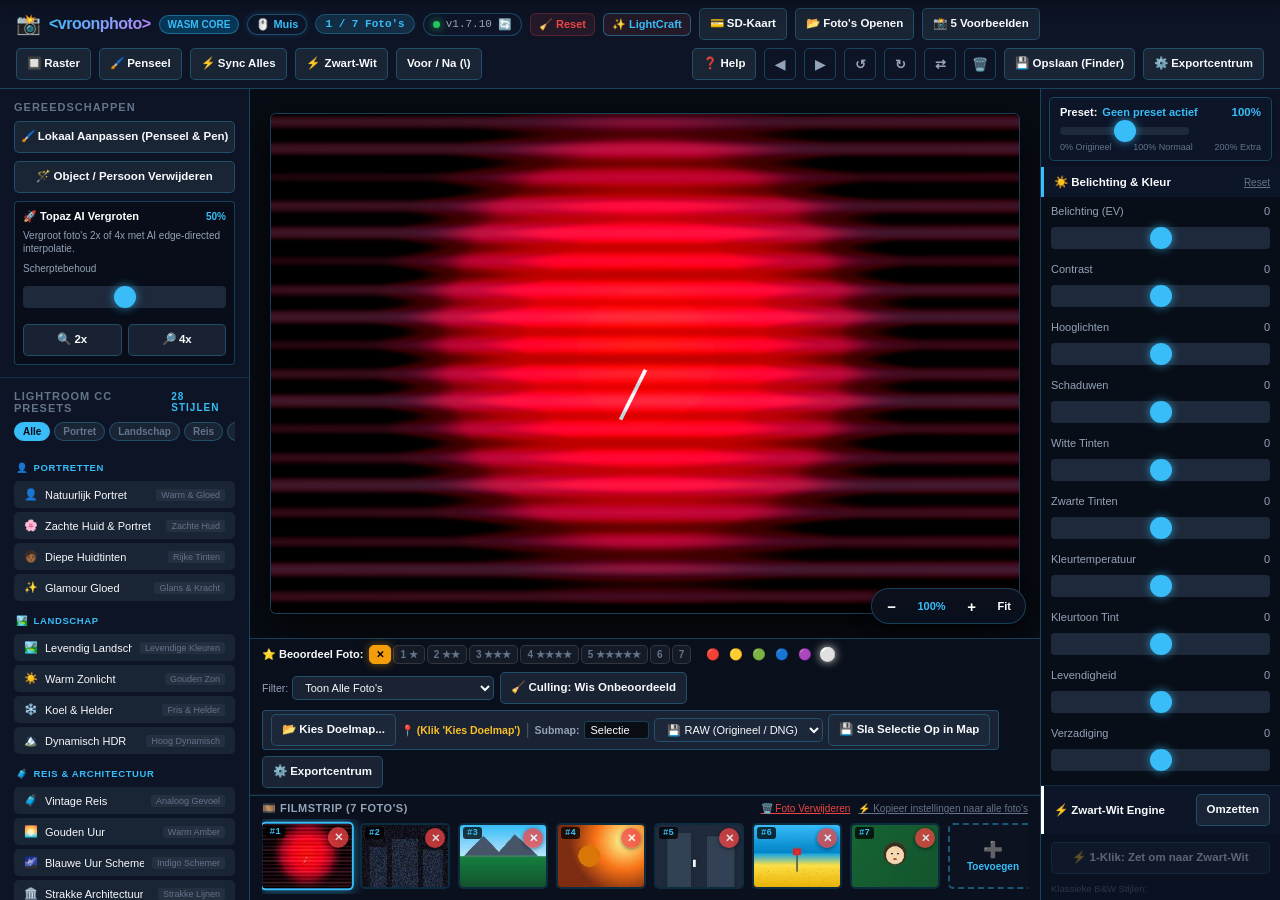
==== commit 69f3777e: "fix: herstel syntaxfout in presets (dubbel blok smart_focus_deblur) waardoor app.js niet laadde v1.7" ====
--- a/index.html
+++ b/index.html
@@ -22,7 +22,7 @@
   <div id="update-banner">
     <div class="upd-left">
       <span>🚀</span>
-      <span><strong id="upd-ver">v1.7.9</strong> beschikbaar &bull; <span id="upd-note">Naadloze Patch-Exemplar &amp; Poisson Objectverwijdering</span></span>
+      <span><strong id="upd-ver">v1.7.10</strong> beschikbaar &bull; <span id="upd-note">Naadloze Patch-Exemplar &amp; Poisson Objectverwijdering</span></span>
     </div>
     <div class="upd-right">
       <button class="btn-upd" id="btn-apply-upd">Nu bijwerken</button>
@@ -43,7 +43,7 @@
         <span id="ver-pill" class="ver-pill" onclick="checkVersion(false)"
           title="Klik om te controleren op updates / geforceerd te herladen">
           <span id="ver-dot" class="dot green"></span>
-          <span id="ver-txt">v1.7.9</span> 🔄
+          <span id="ver-txt">v1.7.10</span> 🔄
         </span>
         <a href="reset.html" class="btn-reset-header" title="Geheugen leegmaken &amp; verse app starten">🧹 Reset</a>
         <a href="lightcraft/" target="_blank" class="btn-reset-header" style="color: #38bdf8; border-color: rgba(56, 189, 248, 0.4);" title="Open LightCraft RAW studio (voor iPad &amp; Desktop)">✨ LightCraft</a>
